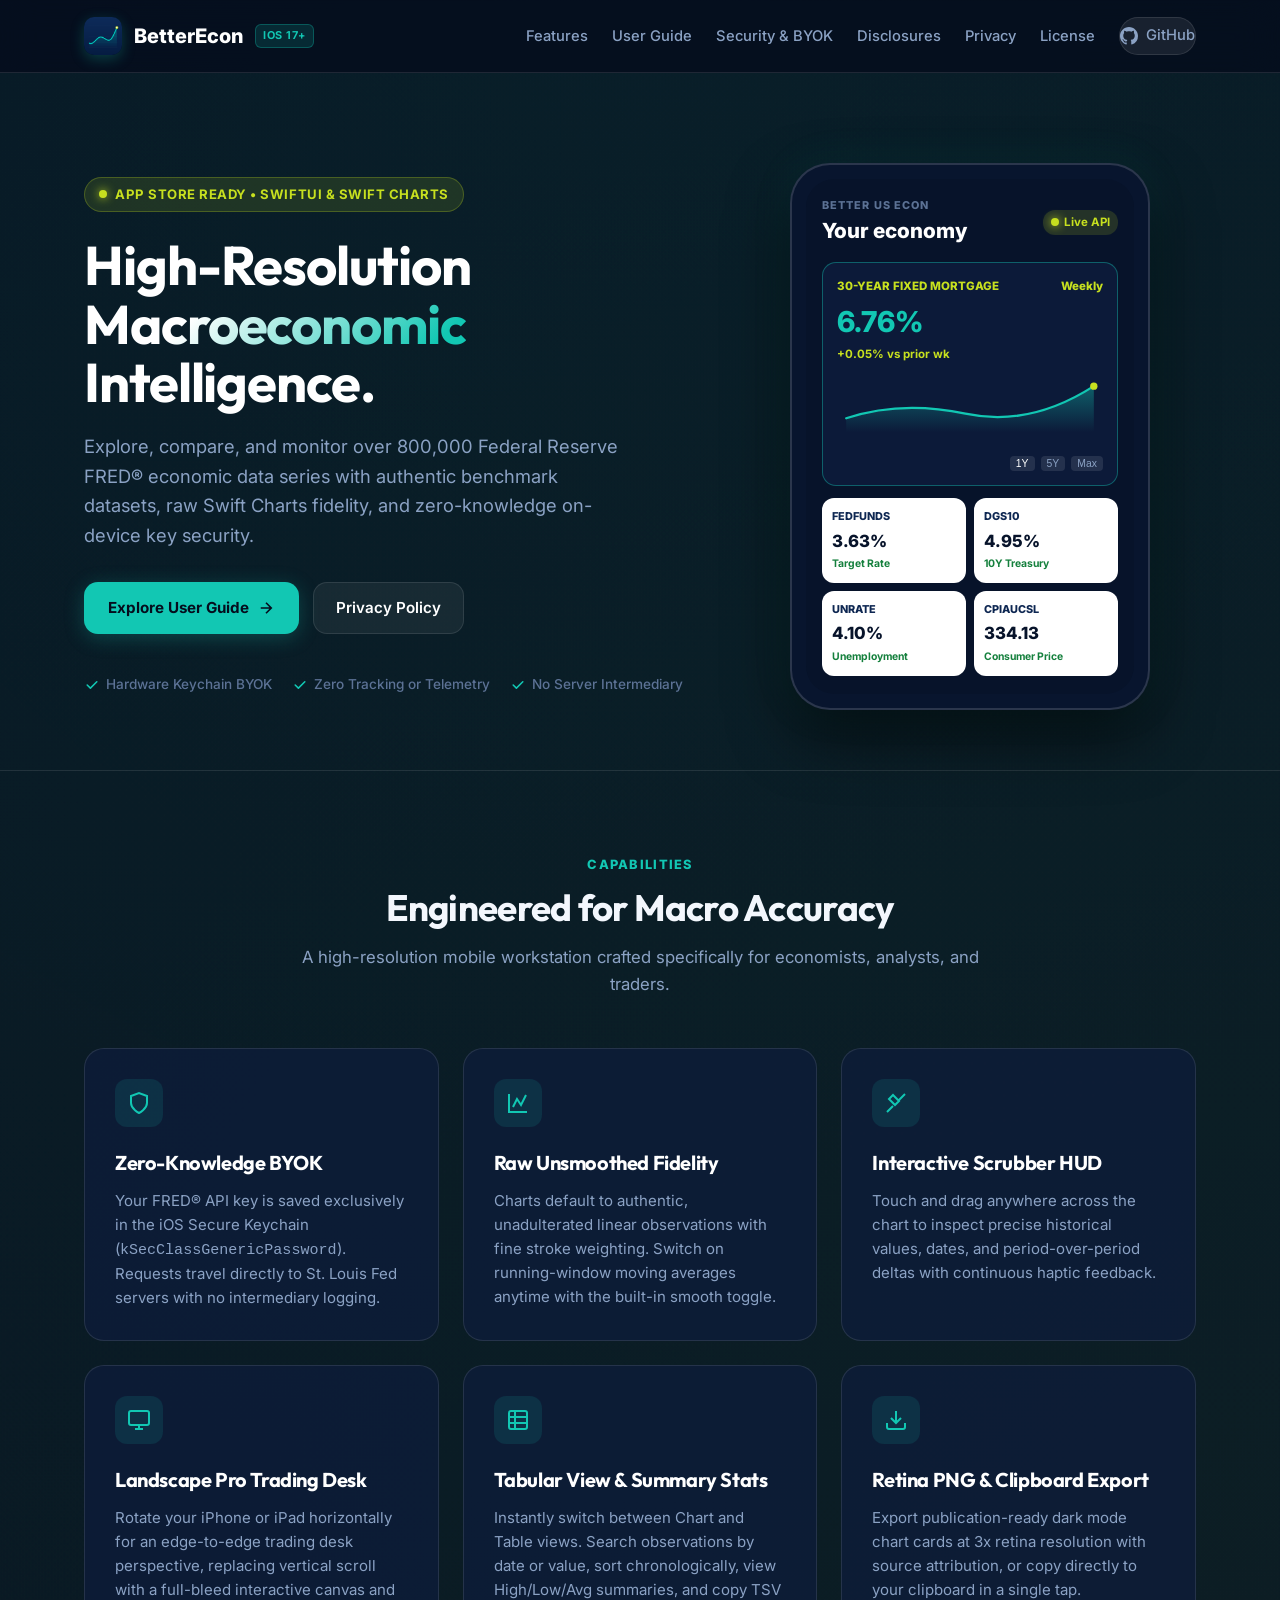
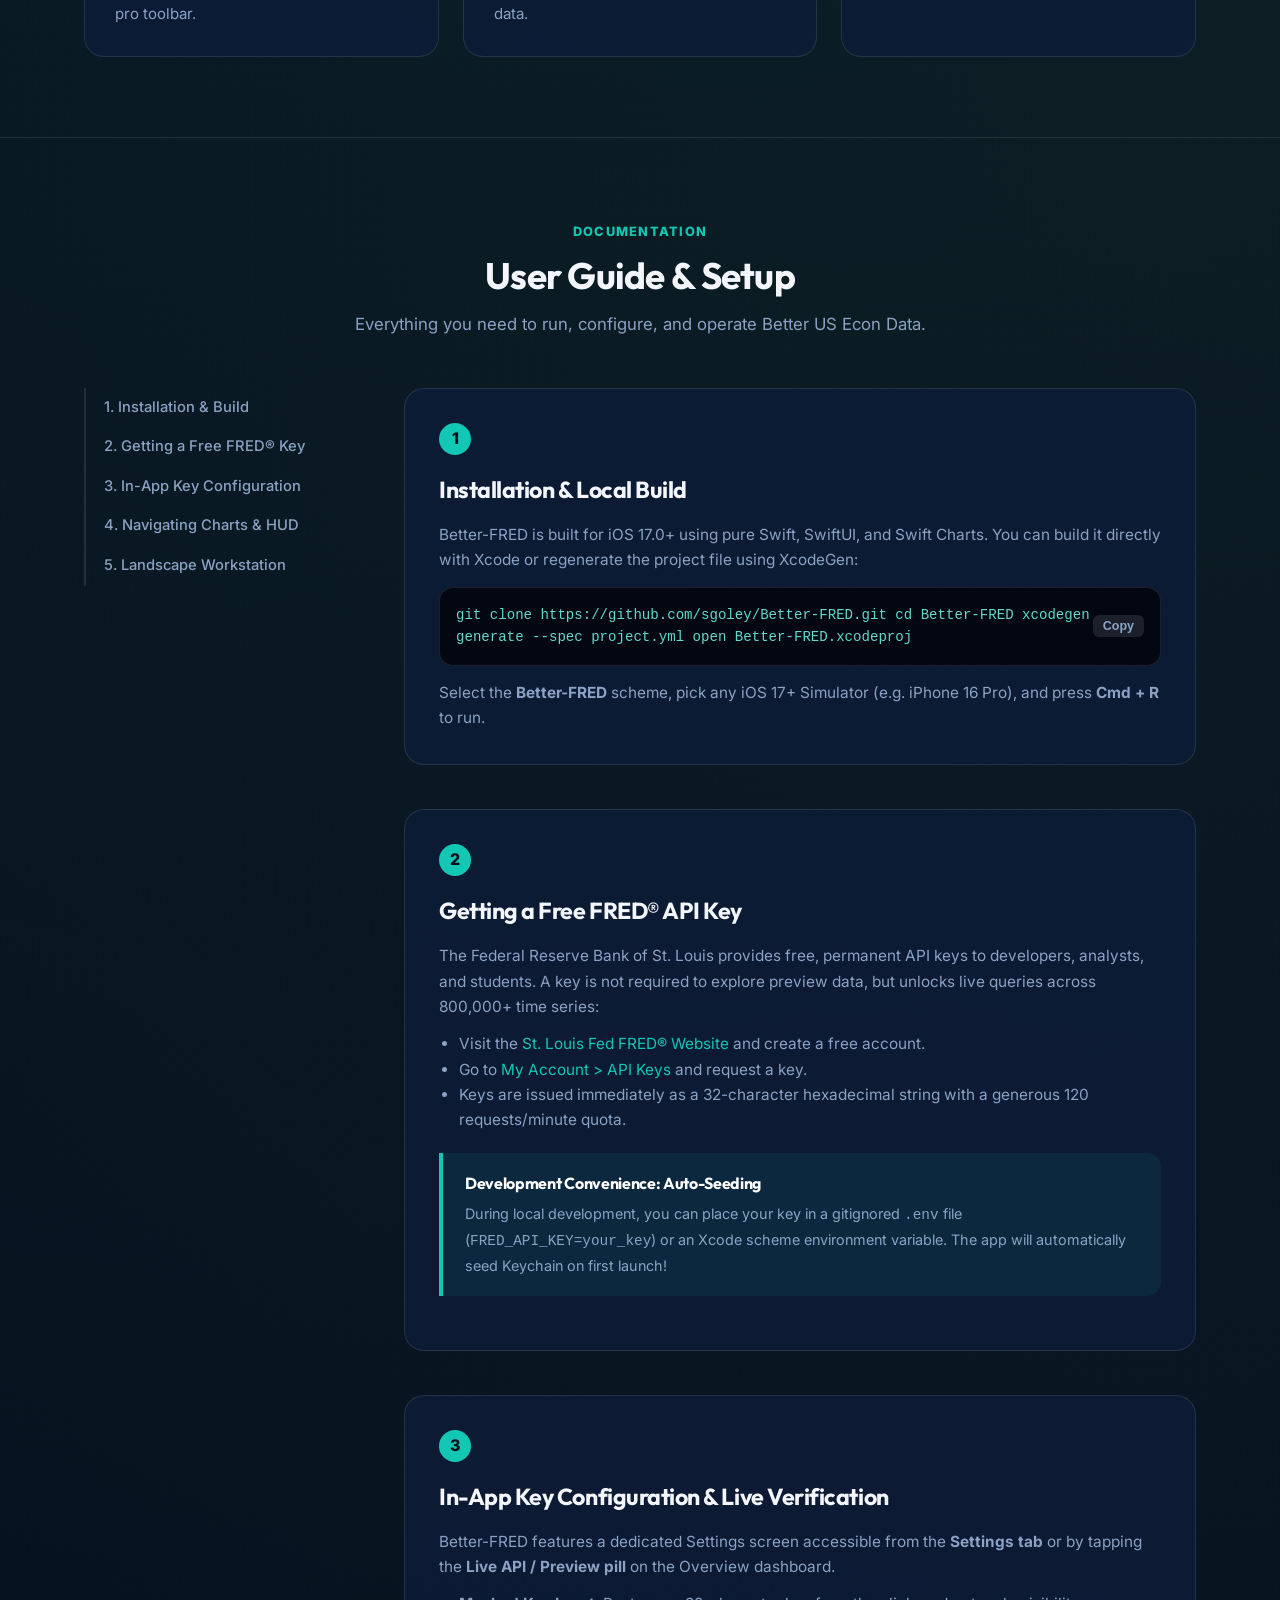
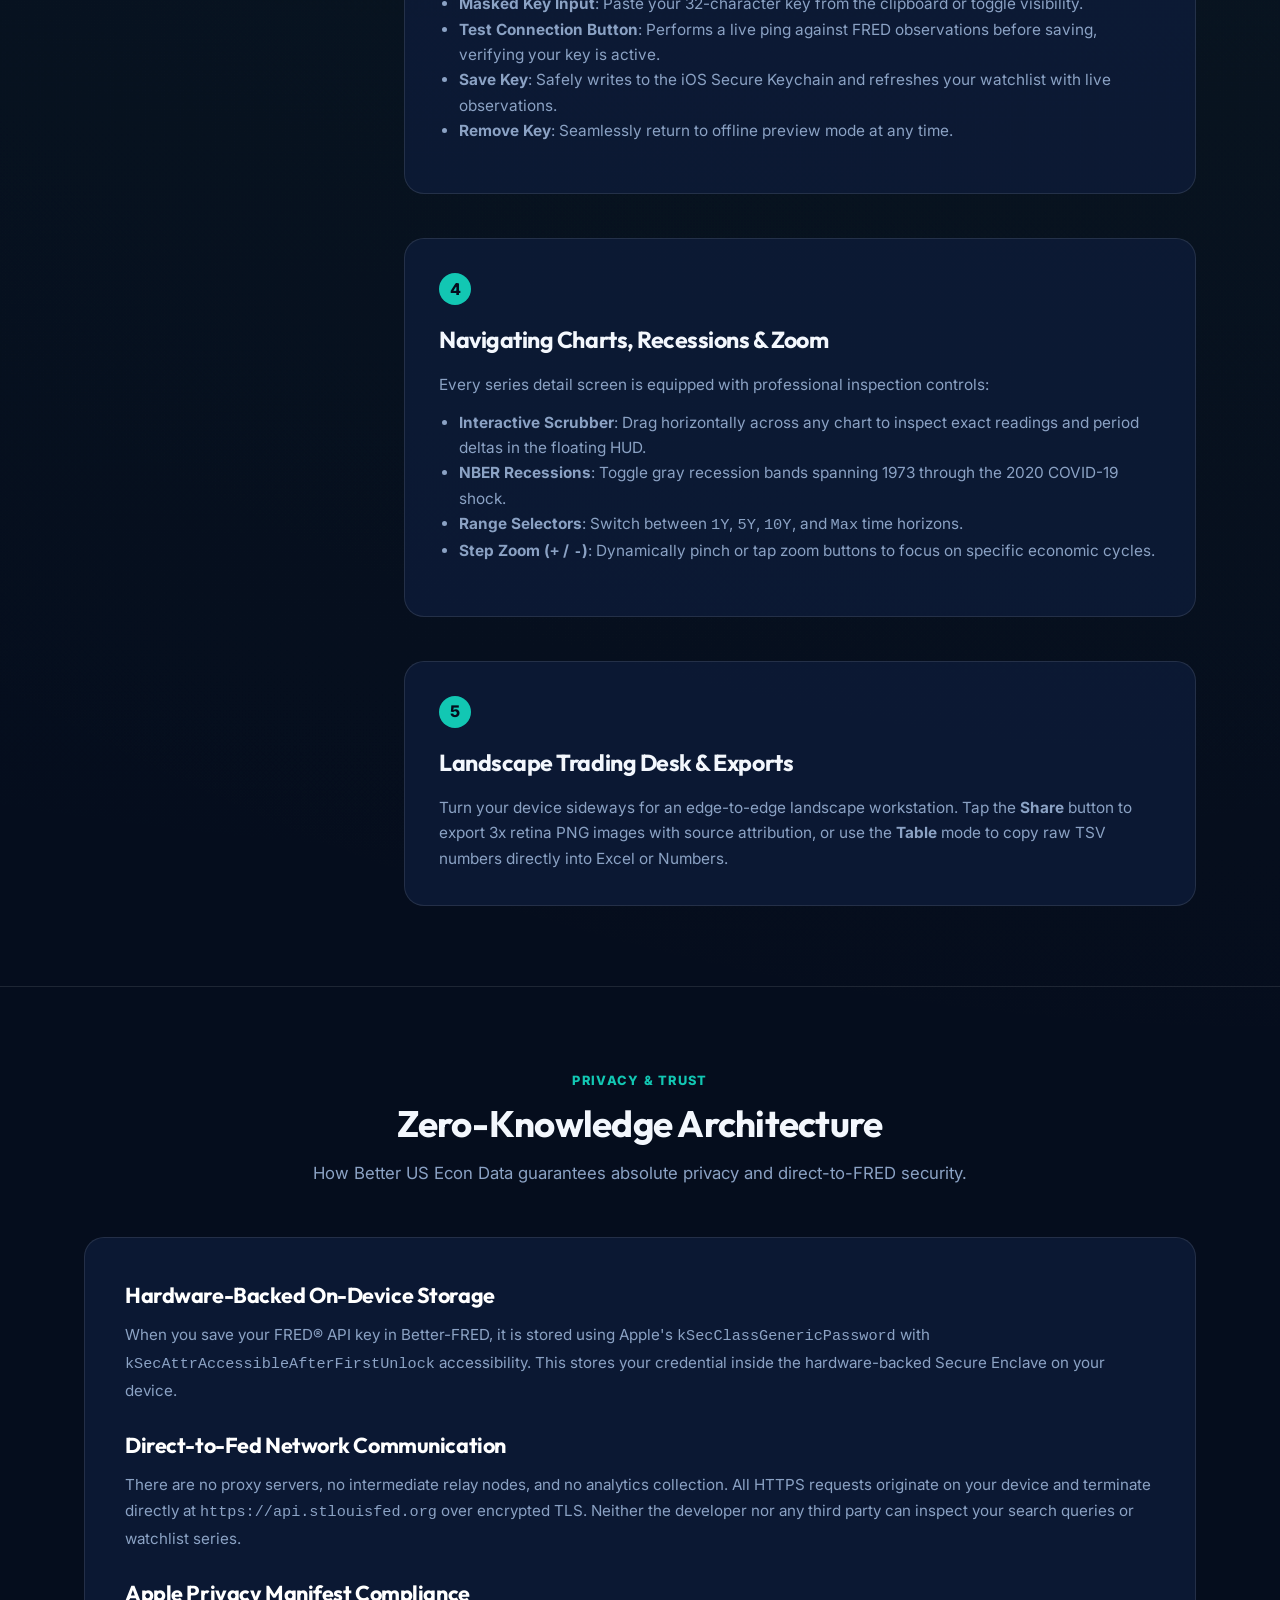
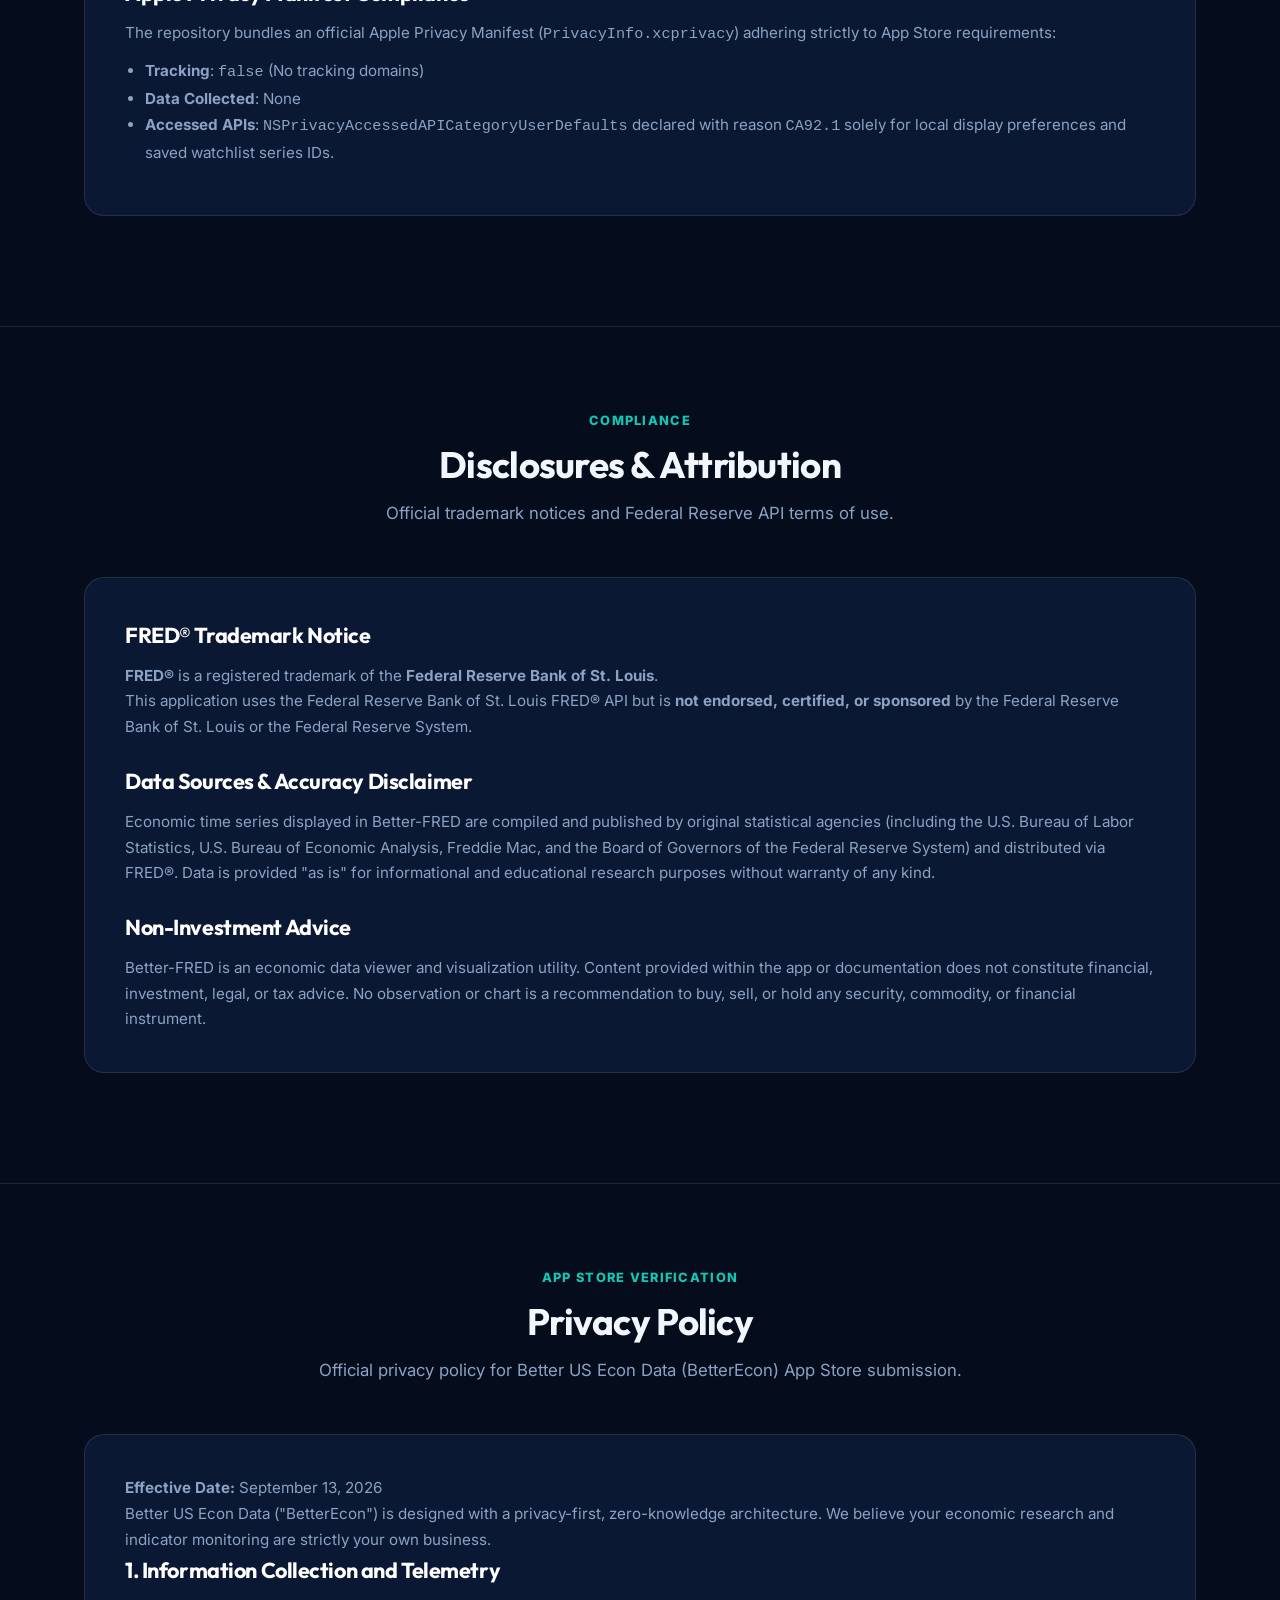
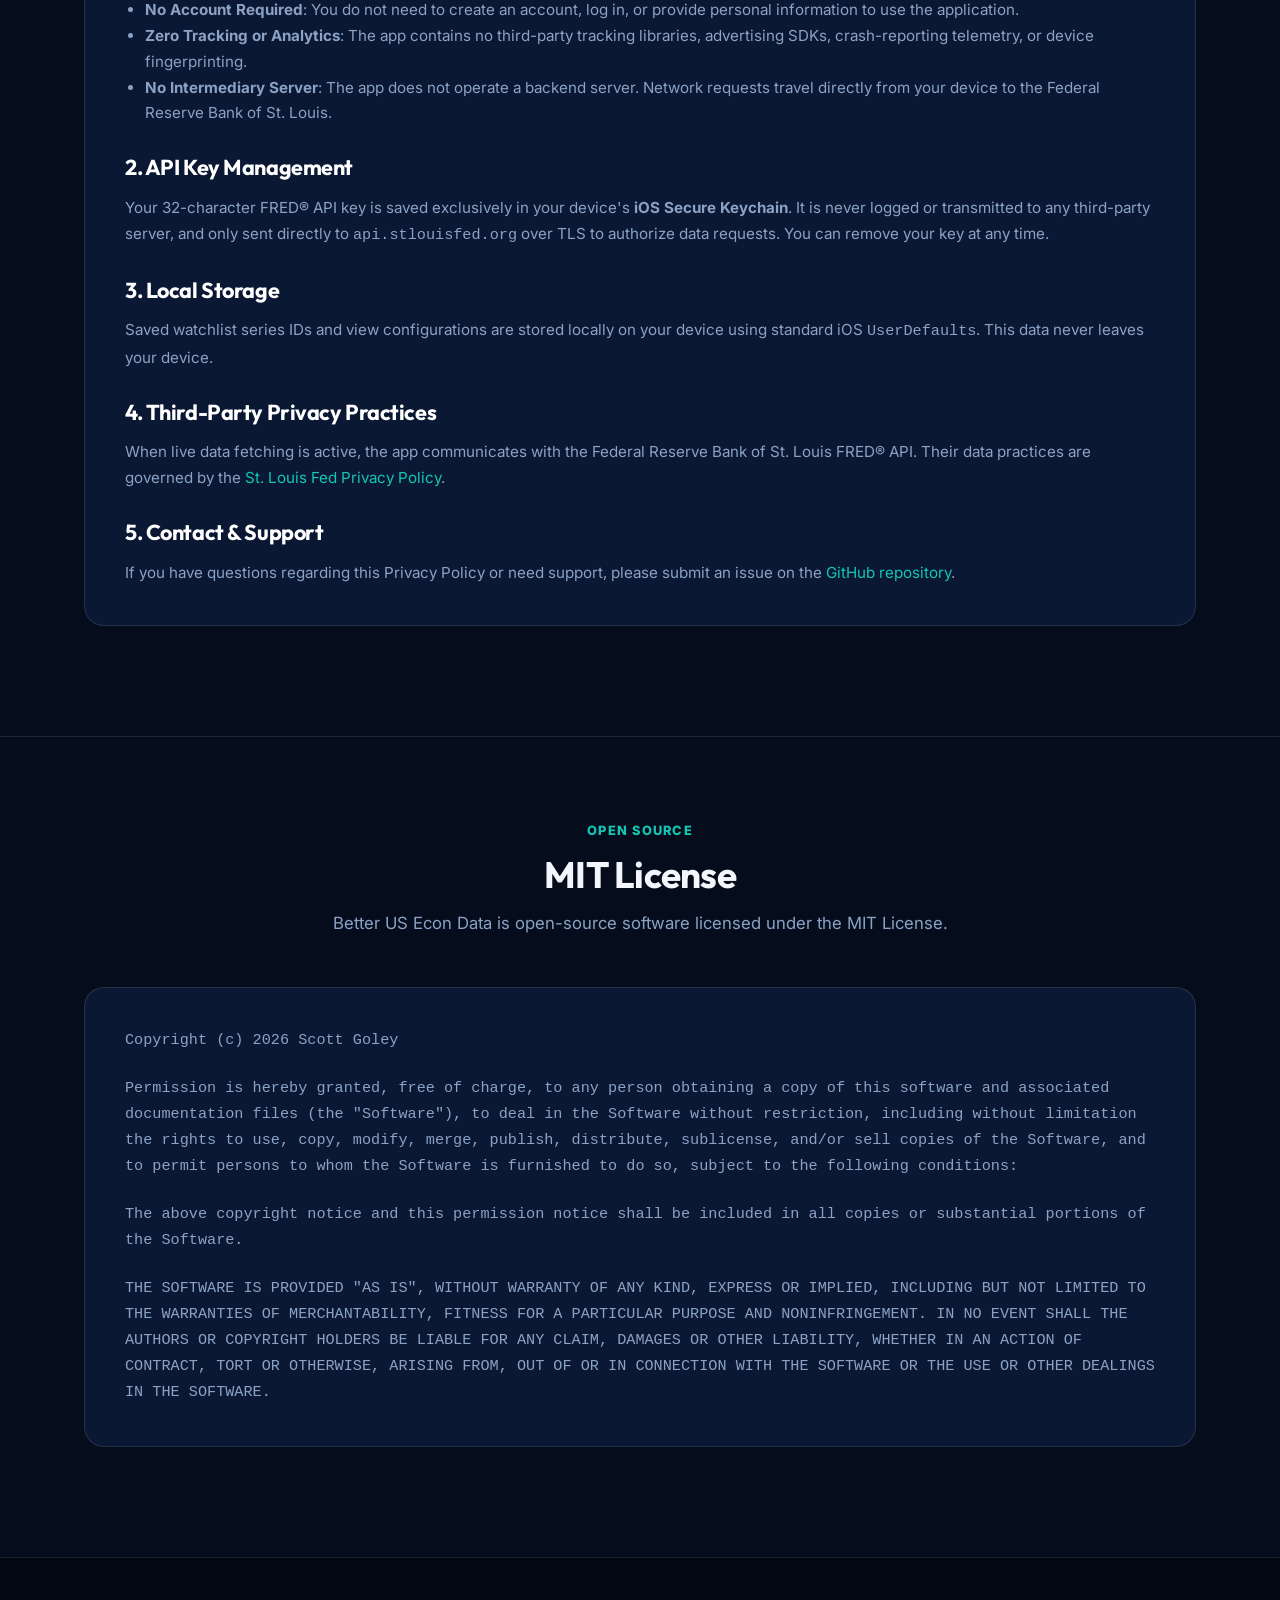
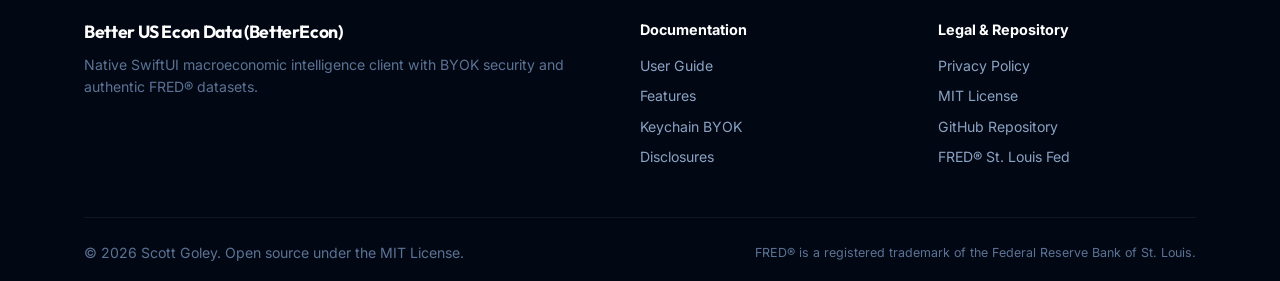
==== docs/index.html @ 9e7c8ab2 "feat: rebrand to Better US Econ Data, BYOK Keychain, App Store assets & GitHub Pages portal - Rebran" ====
<!DOCTYPE html>
<html lang="en">
<head>
  <meta charset="UTF-8">
  <meta name="viewport" content="width=device-width, initial-scale=1.0">
  <title>Better US Econ Data (BetterEcon) — High-Resolution SwiftUI Macroeconomic Intelligence</title>
  <meta name="description" content="Open-source SwiftUI iOS client for Federal Reserve FRED® economic data, featuring BYOK Keychain security, raw Swift Charts fidelity, and edge-to-edge landscape trading desk.">
  <meta property="og:title" content="Better US Econ Data (BetterEcon) — SwiftUI FRED® Client">
  <meta property="og:description" content="Explore, compare, and monitor 800,000+ macroeconomic time series with zero-knowledge on-device API key security.">
  <meta property="og:image" content="assets/app-icon.png">
  <meta property="og:url" content="https://sgoley.github.io/Better-FRED/">
  <meta name="twitter:card" content="summary_large_image">
  <link rel="icon" type="image/png" href="assets/app-icon.png">
  
  <link rel="preconnect" href="https://fonts.googleapis.com">
  <link rel="preconnect" href="https://fonts.gstatic.com" crossorigin>
  <link href="https://fonts.googleapis.com/css2?family=Inter:wght@400;500;600;700&family=Outfit:wght@600;700;800&display=swap" rel="stylesheet">
  <link rel="stylesheet" href="style.css">
</head>
<body>

  <!-- Navigation Header -->
  <header class="site-header">
    <div class="container nav-wrapper">
      <a href="#" class="nav-brand">
        <img src="assets/app-icon.png" alt="BetterEcon Icon" class="brand-icon">
        <span>BetterEcon</span>
        <span class="brand-badge">iOS 17+</span>
      </a>

      <nav>
        <ul class="nav-links">
          <li><a href="#features">Features</a></li>
          <li><a href="#guide">User Guide</a></li>
          <li><a href="#security">Security & BYOK</a></li>
          <li><a href="#disclosures">Disclosures</a></li>
          <li><a href="#privacy">Privacy</a></li>
          <li><a href="#license">License</a></li>
          <li>
            <a href="https://github.com/sgoley/Better-FRED" target="_blank" rel="noopener" class="github-btn">
              <svg width="18" height="18" viewBox="0 0 24 24" fill="currentColor">
                <path d="M12 0C5.37 0 0 5.37 0 12c0 5.31 3.435 9.795 8.205 11.385.6.105.825-.255.825-.57 0-.285-.015-1.23-.015-2.235-3.015.555-3.795-.735-4.035-1.41-.135-.345-.72-1.41-1.23-1.695-.42-.225-1.02-.78-.015-.795.945-.015 1.62.87 1.845 1.23 1.08 1.815 2.805 1.305 3.495.99.105-.78.42-1.305.765-1.605-2.67-.3-5.46-1.335-5.46-5.925 0-1.305.465-2.385 1.23-3.225-.12-.3-.54-1.53.12-3.18 0 0 1.005-.315 3.3 1.23.96-.27 1.98-.405 3-.405s2.04.135 3 .405c2.295-1.56 3.3-1.23 3.3-1.23.66 1.65.24 2.88.12 3.18.765.84 1.23 1.905 1.23 3.225 0 4.605-2.805 5.625-5.475 5.925.435.375.81 1.095.81 2.22 0 1.605-.015 2.895-.015 3.3 0 .315.225.69.825.57A12.02 12.02 0 0024 12c0-6.63-5.37-12-12-12z"/>
              </svg>
              <span>GitHub</span>
            </a>
          </li>
        </ul>
      </nav>
    </div>
  </header>

  <!-- Hero Section -->
  <section class="hero">
    <div class="container hero-grid">
      <div class="hero-content">
        <div class="hero-pill">
          <span class="pulse-dot"></span>
          <span>APP STORE READY • SWIFTUI & SWIFT CHARTS</span>
        </div>
        <h1>High-Resolution <span class="hero-gradient">Macroeconomic</span> Intelligence.</h1>
        <p class="hero-desc">
          Explore, compare, and monitor over 800,000 Federal Reserve FRED® economic data series with authentic benchmark datasets, raw Swift Charts fidelity, and zero-knowledge on-device key security.
        </p>

        <div class="hero-cta-group">
          <a href="#guide" class="btn-primary">
            <span>Explore User Guide</span>
            <svg width="18" height="18" viewBox="0 0 24 24" fill="none" stroke="currentColor" stroke-width="2.2"><path d="M5 12h14M12 5l7 7-7 7"/></svg>
          </a>
          <a href="#privacy" class="btn-secondary">
            <span>Privacy Policy</span>
          </a>
        </div>

        <div class="hero-badges">
          <div class="hero-badge-item">
            <svg width="16" height="16" fill="currentColor" viewBox="0 0 20 20"><path fill-rule="evenodd" d="M16.707 5.293a1 1 0 010 1.414l-8 8a1 1 0 01-1.414 0l-4-4a1 1 0 011.414-1.414L8 12.586l7.293-7.293a1 1 0 011.414 0z" clip-rule="evenodd"/></svg>
            <span>Hardware Keychain BYOK</span>
          </div>
          <div class="hero-badge-item">
            <svg width="16" height="16" fill="currentColor" viewBox="0 0 20 20"><path fill-rule="evenodd" d="M16.707 5.293a1 1 0 010 1.414l-8 8a1 1 0 01-1.414 0l-4-4a1 1 0 011.414-1.414L8 12.586l7.293-7.293a1 1 0 011.414 0z" clip-rule="evenodd"/></svg>
            <span>Zero Tracking or Telemetry</span>
          </div>
          <div class="hero-badge-item">
            <svg width="16" height="16" fill="currentColor" viewBox="0 0 20 20"><path fill-rule="evenodd" d="M16.707 5.293a1 1 0 010 1.414l-8 8a1 1 0 01-1.414 0l-4-4a1 1 0 011.414-1.414L8 12.586l7.293-7.293a1 1 0 011.414 0z" clip-rule="evenodd"/></svg>
            <span>No Server Intermediary</span>
          </div>
        </div>
      </div>

      <!-- Interactive Phone Mockup Card -->
      <div class="hero-visual">
        <div class="device-mockup">
          <div class="device-screen">
            <div class="mockup-header">
              <div>
                <div class="mockup-label">BETTER US ECON</div>
                <div class="mockup-title">Your economy</div>
              </div>
              <div class="mockup-status-pill">
                <span class="pulse-dot"></span>
                <span>Live API</span>
              </div>
            </div>

            <!-- Spotlight Benchmark Card -->
            <div class="spotlight-card">
              <div class="spotlight-header">
                <span>30-YEAR FIXED MORTGAGE</span>
                <span>Weekly</span>
              </div>
              <div class="spotlight-value">6.76%</div>
              <div class="spotlight-delta">+0.05% vs prior wk</div>

              <!-- Interactive Demo Sparkline -->
              <svg class="mockup-chart-svg" viewBox="0 0 290 70">
                <defs>
                  <linearGradient id="chartGrad" x1="0" y1="0" x2="0" y2="1">
                    <stop offset="0%" stop-color="#12c7b3" stop-opacity="0.4"/>
                    <stop offset="100%" stop-color="#12c7b3" stop-opacity="0.0"/>
                  </linearGradient>
                </defs>
                <path class="mockup-dynamic-fill" d="M 10 50 Q 70 30 140 45 T 280 15 L 280 65 L 10 65 Z" fill="url(#chartGrad)"/>
                <path class="mockup-dynamic-path" d="M 10 50 Q 70 30 140 45 T 280 15" fill="none" stroke="#12c7b3" stroke-width="2.5" stroke-linecap="round"/>
                <circle cx="280" cy="15" r="4" fill="#c7e01f"/>
              </svg>

              <div style="display: flex; gap: 6px; justify-content: flex-end; margin-top: 4px;">
                <button class="mockup-range-pill active" style="background: rgba(255,255,255,0.1); border:none; color:#fff; font-size:0.65rem; padding:2px 6px; border-radius:4px; cursor:pointer;">1Y</button>
                <button class="mockup-range-pill" style="background: rgba(255,255,255,0.1); border:none; color:#8ba2c4; font-size:0.65rem; padding:2px 6px; border-radius:4px; cursor:pointer;">5Y</button>
                <button class="mockup-range-pill" style="background: rgba(255,255,255,0.1); border:none; color:#8ba2c4; font-size:0.65rem; padding:2px 6px; border-radius:4px; cursor:pointer;">Max</button>
              </div>
            </div>

            <!-- Mini Watchlist Stack -->
            <div class="mockup-card-grid">
              <div class="mockup-card">
                <div class="mockup-card-id">FEDFUNDS</div>
                <div class="mockup-card-val">3.63%</div>
                <div class="mockup-card-delta">Target Rate</div>
              </div>
              <div class="mockup-card">
                <div class="mockup-card-id">DGS10</div>
                <div class="mockup-card-val">4.95%</div>
                <div class="mockup-card-delta">10Y Treasury</div>
              </div>
              <div class="mockup-card">
                <div class="mockup-card-id">UNRATE</div>
                <div class="mockup-card-val">4.10%</div>
                <div class="mockup-card-delta">Unemployment</div>
              </div>
              <div class="mockup-card">
                <div class="mockup-card-id">CPIAUCSL</div>
                <div class="mockup-card-val">334.13</div>
                <div class="mockup-card-delta">Consumer Price</div>
              </div>
            </div>
          </div>
        </div>
      </div>
    </div>
  </section>

  <!-- Feature Highlights -->
  <section class="section" id="features">
    <div class="container">
      <div class="section-header">
        <span class="section-tag">Capabilities</span>
        <h2 class="section-title">Engineered for Macro Accuracy</h2>
        <p class="section-subtitle">A high-resolution mobile workstation crafted specifically for economists, analysts, and traders.</p>
      </div>

      <div class="feature-grid">
        <div class="feature-card">
          <div class="feature-icon-wrapper">
            <svg width="24" height="24" fill="none" stroke="currentColor" stroke-width="2"><path d="M12 22s8-4 8-10V5l-8-3-8 3v7c0 6 8 10 8 10z"/></svg>
          </div>
          <h3>Zero-Knowledge BYOK</h3>
          <p>Your FRED® API key is saved exclusively in the iOS Secure Keychain (<code>kSecClassGenericPassword</code>). Requests travel directly to St. Louis Fed servers with no intermediary logging.</p>
        </div>

        <div class="feature-card">
          <div class="feature-icon-wrapper">
            <svg width="24" height="24" fill="none" stroke="currentColor" stroke-width="2"><path d="M3 3v18h18M7 16l4-8 4 6 5-10"/></svg>
          </div>
          <h3>Raw Unsmoothed Fidelity</h3>
          <p>Charts default to authentic, unadulterated linear observations with fine stroke weighting. Switch on running-window moving averages anytime with the built-in smooth toggle.</p>
        </div>

        <div class="feature-card">
          <div class="feature-icon-wrapper">
            <svg width="24" height="24" fill="none" stroke="currentColor" stroke-width="2"><path d="M15 10l-4 4-6-6 4-4 6 6zM21 3l-6 6M3 21l6-6"/></svg>
          </div>
          <h3>Interactive Scrubber HUD</h3>
          <p>Touch and drag anywhere across the chart to inspect precise historical values, dates, and period-over-period deltas with continuous haptic feedback.</p>
        </div>

        <div class="feature-card">
          <div class="feature-icon-wrapper">
            <svg width="24" height="24" fill="none" stroke="currentColor" stroke-width="2"><rect x="2" y="3" width="20" height="14" rx="2"/><path d="M8 21h8M12 17v4"/></svg>
          </div>
          <h3>Landscape Pro Trading Desk</h3>
          <p>Rotate your iPhone or iPad horizontally for an edge-to-edge trading desk perspective, replacing vertical scroll with a full-bleed interactive canvas and pro toolbar.</p>
        </div>

        <div class="feature-card">
          <div class="feature-icon-wrapper">
            <svg width="24" height="24" fill="none" stroke="currentColor" stroke-width="2"><rect x="3" y="3" width="18" height="18" rx="2"/><path d="M3 9h18M3 15h18M9 3v18"/></svg>
          </div>
          <h3>Tabular View & Summary Stats</h3>
          <p>Instantly switch between Chart and Table views. Search observations by date or value, sort chronologically, view High/Low/Avg summaries, and copy TSV data.</p>
        </div>

        <div class="feature-card">
          <div class="feature-icon-wrapper">
            <svg width="24" height="24" fill="none" stroke="currentColor" stroke-width="2"><path d="M21 15v4a2 2 0 0 1-2 2H5a2 2 0 0 1-2-2v-4M7 10l5 5 5-5M12 15V3"/></svg>
          </div>
          <h3>Retina PNG & Clipboard Export</h3>
          <p>Export publication-ready dark mode chart cards at 3x retina resolution with source attribution, or copy directly to your clipboard in a single tap.</p>
        </div>
      </div>
    </div>
  </section>

  <!-- User Guide Section -->
  <section class="section" id="guide">
    <div class="container">
      <div class="section-header">
        <span class="section-tag">Documentation</span>
        <h2 class="section-title">User Guide & Setup</h2>
        <p class="section-subtitle">Everything you need to run, configure, and operate Better US Econ Data.</p>
      </div>

      <div class="guide-layout">
        <aside class="guide-sidebar">
          <ul class="guide-menu">
            <li><a href="#guide-install" class="active">1. Installation & Build</a></li>
            <li><a href="#guide-key">2. Getting a Free FRED® Key</a></li>
            <li><a href="#guide-settings">3. In-App Key Configuration</a></li>
            <li><a href="#guide-navigation">4. Navigating Charts & HUD</a></li>
            <li><a href="#guide-desk">5. Landscape Workstation</a></li>
          </ul>
        </aside>

        <main class="guide-content">
          <!-- Step 1 -->
          <div class="guide-step-card" id="guide-install">
            <div class="step-badge">1</div>
            <h3>Installation & Local Build</h3>
            <p>Better-FRED is built for iOS 17.0+ using pure Swift, SwiftUI, and Swift Charts. You can build it directly with Xcode or regenerate the project file using XcodeGen:</p>

            <div class="code-block">
              <code>git clone https://github.com/sgoley/Better-FRED.git
cd Better-FRED
xcodegen generate --spec project.yml
open Better-FRED.xcodeproj</code>
              <button class="copy-btn" data-code="git clone https://github.com/sgoley/Better-FRED.git && cd Better-FRED && xcodegen generate --spec project.yml && open Better-FRED.xcodeproj">Copy</button>
            </div>

            <p>Select the <strong>Better-FRED</strong> scheme, pick any iOS 17+ Simulator (e.g. iPhone 16 Pro), and press <strong>Cmd + R</strong> to run.</p>
          </div>

          <!-- Step 2 -->
          <div class="guide-step-card" id="guide-key">
            <div class="step-badge">2</div>
            <h3>Getting a Free FRED® API Key</h3>
            <p>The Federal Reserve Bank of St. Louis provides free, permanent API keys to developers, analysts, and students. A key is not required to explore preview data, but unlocks live queries across 800,000+ time series:</p>

            <ul>
              <li>Visit the <a href="https://fred.stlouisfed.org" target="_blank" rel="noopener">St. Louis Fed FRED® Website</a> and create a free account.</li>
              <li>Go to <a href="https://fred.stlouisfed.org/docs/api/api_key.html" target="_blank" rel="noopener">My Account &gt; API Keys</a> and request a key.</li>
              <li>Keys are issued immediately as a 32-character hexadecimal string with a generous 120 requests/minute quota.</li>
            </ul>

            <div class="callout">
              <h4>Development Convenience: Auto-Seeding</h4>
              <p>During local development, you can place your key in a gitignored <code>.env</code> file (<code>FRED_API_KEY=your_key</code>) or an Xcode scheme environment variable. The app will automatically seed Keychain on first launch!</p>
            </div>
          </div>

          <!-- Step 3 -->
          <div class="guide-step-card" id="guide-settings">
            <div class="step-badge">3</div>
            <h3>In-App Key Configuration & Live Verification</h3>
            <p>Better-FRED features a dedicated Settings screen accessible from the <strong>Settings tab</strong> or by tapping the <strong>Live API / Preview pill</strong> on the Overview dashboard.</p>

            <ul>
              <li><strong>Masked Key Input</strong>: Paste your 32-character key from the clipboard or toggle visibility.</li>
              <li><strong>Test Connection Button</strong>: Performs a live ping against FRED observations before saving, verifying your key is active.</li>
              <li><strong>Save Key</strong>: Safely writes to the iOS Secure Keychain and refreshes your watchlist with live observations.</li>
              <li><strong>Remove Key</strong>: Seamlessly return to offline preview mode at any time.</li>
            </ul>
          </div>

          <!-- Step 4 -->
          <div class="guide-step-card" id="guide-navigation">
            <div class="step-badge">4</div>
            <h3>Navigating Charts, Recessions & Zoom</h3>
            <p>Every series detail screen is equipped with professional inspection controls:</p>

            <ul>
              <li><strong>Interactive Scrubber</strong>: Drag horizontally across any chart to inspect exact readings and period deltas in the floating HUD.</li>
              <li><strong>NBER Recessions</strong>: Toggle gray recession bands spanning 1973 through the 2020 COVID-19 shock.</li>
              <li><strong>Range Selectors</strong>: Switch between <code>1Y</code>, <code>5Y</code>, <code>10Y</code>, and <code>Max</code> time horizons.</li>
              <li><strong>Step Zoom (<code>+</code> / <code>-</code>)</strong>: Dynamically pinch or tap zoom buttons to focus on specific economic cycles.</li>
            </ul>
          </div>

          <!-- Step 5 -->
          <div class="guide-step-card" id="guide-desk">
            <div class="step-badge">5</div>
            <h3>Landscape Trading Desk & Exports</h3>
            <p>Turn your device sideways for an edge-to-edge landscape workstation. Tap the <strong>Share</strong> button to export 3x retina PNG images with source attribution, or use the <strong>Table</strong> mode to copy raw TSV numbers directly into Excel or Numbers.</p>
          </div>
        </main>
      </div>
    </div>
  </section>

  <!-- Security & Architecture -->
  <section class="section" id="security">
    <div class="container">
      <div class="section-header">
        <span class="section-tag">Privacy & Trust</span>
        <h2 class="section-title">Zero-Knowledge Architecture</h2>
        <p class="section-subtitle">How Better US Econ Data guarantees absolute privacy and direct-to-FRED security.</p>
      </div>

      <div class="legal-box">
        <h3>Hardware-Backed On-Device Storage</h3>
        <p>When you save your FRED® API key in Better-FRED, it is stored using Apple's <code>kSecClassGenericPassword</code> with <code>kSecAttrAccessibleAfterFirstUnlock</code> accessibility. This stores your credential inside the hardware-backed Secure Enclave on your device.</p>

        <h3>Direct-to-Fed Network Communication</h3>
        <p>There are no proxy servers, no intermediate relay nodes, and no analytics collection. All HTTPS requests originate on your device and terminate directly at <code>https://api.stlouisfed.org</code> over encrypted TLS. Neither the developer nor any third party can inspect your search queries or watchlist series.</p>

        <h3>Apple Privacy Manifest Compliance</h3>
        <p>The repository bundles an official Apple Privacy Manifest (<code>PrivacyInfo.xcprivacy</code>) adhering strictly to App Store requirements:</p>
        <ul>
          <li><strong>Tracking</strong>: <code>false</code> (No tracking domains)</li>
          <li><strong>Data Collected</strong>: None</li>
          <li><strong>Accessed APIs</strong>: <code>NSPrivacyAccessedAPICategoryUserDefaults</code> declared with reason <code>CA92.1</code> solely for local display preferences and saved watchlist series IDs.</li>
        </ul>
      </div>
    </div>
  </section>

  <!-- Legal Disclosures & FRED Attribution -->
  <section class="section" id="disclosures">
    <div class="container">
      <div class="section-header">
        <span class="section-tag">Compliance</span>
        <h2 class="section-title">Disclosures & Attribution</h2>
        <p class="section-subtitle">Official trademark notices and Federal Reserve API terms of use.</p>
      </div>

      <div class="legal-box">
        <h3>FRED® Trademark Notice</h3>
        <p><strong>FRED®</strong> is a registered trademark of the <strong>Federal Reserve Bank of St. Louis</strong>.</p>
        <p>This application uses the Federal Reserve Bank of St. Louis FRED® API but is <strong>not endorsed, certified, or sponsored</strong> by the Federal Reserve Bank of St. Louis or the Federal Reserve System.</p>

        <h3>Data Sources & Accuracy Disclaimer</h3>
        <p>Economic time series displayed in Better-FRED are compiled and published by original statistical agencies (including the U.S. Bureau of Labor Statistics, U.S. Bureau of Economic Analysis, Freddie Mac, and the Board of Governors of the Federal Reserve System) and distributed via FRED®. Data is provided "as is" for informational and educational research purposes without warranty of any kind.</p>

        <h3>Non-Investment Advice</h3>
        <p>Better-FRED is an economic data viewer and visualization utility. Content provided within the app or documentation does not constitute financial, investment, legal, or tax advice. No observation or chart is a recommendation to buy, sell, or hold any security, commodity, or financial instrument.</p>
      </div>
    </div>
  </section>

  <!-- Privacy Policy -->
  <section class="section" id="privacy">
    <div class="container">
      <div class="section-header">
        <span class="section-tag">App Store Verification</span>
        <h2 class="section-title">Privacy Policy</h2>
        <p class="section-subtitle">Official privacy policy for Better US Econ Data (BetterEcon) App Store submission.</p>
      </div>

      <div class="legal-box">
        <p><strong>Effective Date:</strong> September 13, 2026</p>
        <p>Better US Econ Data ("BetterEcon") is designed with a privacy-first, zero-knowledge architecture. We believe your economic research and indicator monitoring are strictly your own business.</p>

        <h3>1. Information Collection and Telemetry</h3>
        <ul>
          <li><strong>No Account Required</strong>: You do not need to create an account, log in, or provide personal information to use the application.</li>
          <li><strong>Zero Tracking or Analytics</strong>: The app contains no third-party tracking libraries, advertising SDKs, crash-reporting telemetry, or device fingerprinting.</li>
          <li><strong>No Intermediary Server</strong>: The app does not operate a backend server. Network requests travel directly from your device to the Federal Reserve Bank of St. Louis.</li>
        </ul>

        <h3>2. API Key Management</h3>
        <p>Your 32-character FRED® API key is saved exclusively in your device's <strong>iOS Secure Keychain</strong>. It is never logged or transmitted to any third-party server, and only sent directly to <code>api.stlouisfed.org</code> over TLS to authorize data requests. You can remove your key at any time.</p>

        <h3>3. Local Storage</h3>
        <p>Saved watchlist series IDs and view configurations are stored locally on your device using standard iOS <code>UserDefaults</code>. This data never leaves your device.</p>

        <h3>4. Third-Party Privacy Practices</h3>
        <p>When live data fetching is active, the app communicates with the Federal Reserve Bank of St. Louis FRED® API. Their data practices are governed by the <a href="https://www.stlouisfed.org/privacy-policy" target="_blank" rel="noopener">St. Louis Fed Privacy Policy</a>.</p>

        <h3>5. Contact & Support</h3>
        <p>If you have questions regarding this Privacy Policy or need support, please submit an issue on the <a href="https://github.com/sgoley/Better-FRED/issues" target="_blank" rel="noopener">GitHub repository</a>.</p>
      </div>
    </div>
  </section>

  <!-- License Section -->
  <section class="section" id="license">
    <div class="container">
      <div class="section-header">
        <span class="section-tag">Open Source</span>
        <h2 class="section-title">MIT License</h2>
        <p class="section-subtitle">Better US Econ Data is open-source software licensed under the MIT License.</p>
      </div>

      <div class="legal-box" style="font-family: ui-monospace, SFMono-Regular, Menlo, monospace; font-size: 0.88rem;">
        <p>Copyright (c) 2026 Scott Goley</p>
        <br>
        <p>Permission is hereby granted, free of charge, to any person obtaining a copy of this software and associated documentation files (the "Software"), to deal in the Software without restriction, including without limitation the rights to use, copy, modify, merge, publish, distribute, sublicense, and/or sell copies of the Software, and to permit persons to whom the Software is furnished to do so, subject to the following conditions:</p>
        <br>
        <p>The above copyright notice and this permission notice shall be included in all copies or substantial portions of the Software.</p>
        <br>
        <p>THE SOFTWARE IS PROVIDED "AS IS", WITHOUT WARRANTY OF ANY KIND, EXPRESS OR IMPLIED, INCLUDING BUT NOT LIMITED TO THE WARRANTIES OF MERCHANTABILITY, FITNESS FOR A PARTICULAR PURPOSE AND NONINFRINGEMENT. IN NO EVENT SHALL THE AUTHORS OR COPYRIGHT HOLDERS BE LIABLE FOR ANY CLAIM, DAMAGES OR OTHER LIABILITY, WHETHER IN AN ACTION OF CONTRACT, TORT OR OTHERWISE, ARISING FROM, OUT OF OR IN CONNECTION WITH THE SOFTWARE OR THE USE OR OTHER DEALINGS IN THE SOFTWARE.</p>
      </div>
    </div>
  </section>

  <!-- Site Footer -->
  <footer class="site-footer">
    <div class="container">
      <div class="footer-grid">
        <div class="footer-brand">
          <h4>Better US Econ Data (BetterEcon)</h4>
          <p>Native SwiftUI macroeconomic intelligence client with BYOK security and authentic FRED® datasets.</p>
        </div>
        <div class="footer-col">
          <h5>Documentation</h5>
          <ul>
            <li><a href="#guide">User Guide</a></li>
            <li><a href="#features">Features</a></li>
            <li><a href="#security">Keychain BYOK</a></li>
            <li><a href="#disclosures">Disclosures</a></li>
          </ul>
        </div>
        <div class="footer-col">
          <h5>Legal & Repository</h5>
          <ul>
            <li><a href="#privacy">Privacy Policy</a></li>
            <li><a href="#license">MIT License</a></li>
            <li><a href="https://github.com/sgoley/Better-FRED" target="_blank" rel="noopener">GitHub Repository</a></li>
            <li><a href="https://fred.stlouisfed.org" target="_blank" rel="noopener">FRED® St. Louis Fed</a></li>
          </ul>
        </div>
      </div>

      <div class="footer-bottom">
        <div>&copy; 2026 Scott Goley. Open source under the MIT License.</div>
        <div style="font-size: 0.78rem;">FRED® is a registered trademark of the Federal Reserve Bank of St. Louis.</div>
      </div>
    </div>
  </footer>

  <script src="app.js"></script>
</body>
</html>
---- docs/style.css ----
:root {
  --bg-deep: #050d1d;
  --bg-navy: #08152e;
  --bg-surface: #0d1e40;
  --card-bg: rgba(14, 28, 59, 0.75);
  --card-border: rgba(255, 255, 255, 0.1);
  --card-border-hover: rgba(18, 199, 179, 0.4);
  
  --cyan: #12c7b3;
  --cyan-glow: rgba(18, 199, 179, 0.25);
  --lime: #c7e01f;
  --lime-glow: rgba(199, 224, 31, 0.2);
  --coral: #ff6661;
  --gold: #ffba4a;
  
  --text-main: #f3f7fd;
  --text-muted: #8ba2c4;
  --text-dim: #5c7295;
  
  --radius-sm: 8px;
  --radius-md: 14px;
  --radius-lg: 20px;
  --radius-xl: 28px;
  
  --transition: all 0.25s cubic-bezier(0.16, 1, 0.3, 1);
}

* {
  box-sizing: border-box;
  margin: 0;
  padding: 0;
}

html {
  scroll-behavior: smooth;
  font-family: 'Inter', -apple-system, BlinkMacSystemFont, "Segoe UI", Roboto, sans-serif;
  background-color: var(--bg-deep);
  color: var(--text-main);
  line-height: 1.6;
}

body {
  overflow-x: hidden;
  background: radial-gradient(circle at 50% 0%, rgba(18, 199, 179, 0.08), transparent 50%),
              radial-gradient(circle at 100% 20%, rgba(199, 224, 31, 0.04), transparent 40%),
              var(--bg-deep);
  min-height: 100vh;
}

h1, h2, h3, h4, .brand-title {
  font-family: 'Outfit', sans-serif;
  letter-spacing: -0.02em;
  font-weight: 700;
}

a {
  color: var(--cyan);
  text-decoration: none;
  transition: var(--transition);
}

a:hover {
  color: #3fe2ce;
}

.container {
  max-width: 1160px;
  margin: 0 auto;
  padding: 0 24px;
}

/* Header & Nav */
.site-header {
  position: sticky;
  top: 0;
  z-index: 1000;
  backdrop-filter: blur(18px);
  -webkit-backdrop-filter: blur(18px);
  background: rgba(5, 13, 29, 0.82);
  border-bottom: 1px solid var(--card-border);
}

.nav-wrapper {
  display: flex;
  align-items: center;
  justify-content: space-between;
  height: 72px;
}

.nav-brand {
  display: flex;
  align-items: center;
  gap: 12px;
  font-weight: 800;
  font-size: 1.25rem;
  color: #fff;
  text-decoration: none;
}

.brand-icon {
  width: 38px;
  height: 38px;
  border-radius: 10px;
  box-shadow: 0 4px 14px var(--cyan-glow);
}

.brand-badge {
  font-size: 0.68rem;
  font-weight: 700;
  background: rgba(18, 199, 179, 0.15);
  color: var(--cyan);
  padding: 2px 7px;
  border-radius: 6px;
  border: 1px solid rgba(18, 199, 179, 0.3);
  text-transform: uppercase;
  letter-spacing: 0.05em;
}

.nav-links {
  display: flex;
  align-items: center;
  gap: 24px;
  list-style: none;
}

.nav-links a {
  color: var(--text-muted);
  font-size: 0.92rem;
  font-weight: 500;
  padding: 6px 0;
}

.nav-links a:hover {
  color: #fff;
}

.github-btn {
  display: inline-flex;
  align-items: center;
  gap: 8px;
  background: rgba(255, 255, 255, 0.08);
  border: 1px solid var(--card-border);
  color: #fff;
  padding: 8px 16px;
  border-radius: 20px;
  font-size: 0.85rem;
  font-weight: 600;
}

.github-btn:hover {
  background: rgba(255, 255, 255, 0.15);
  color: #fff;
  border-color: rgba(255, 255, 255, 0.25);
}

/* Hero Section */
.hero {
  padding: 90px 0 60px;
  position: relative;
}

.hero-grid {
  display: grid;
  grid-template-columns: 1.15fr 0.85fr;
  gap: 48px;
  align-items: center;
}

.hero-pill {
  display: inline-flex;
  align-items: center;
  gap: 8px;
  padding: 6px 14px;
  background: rgba(199, 224, 31, 0.12);
  border: 1px solid rgba(199, 224, 31, 0.25);
  border-radius: 30px;
  color: var(--lime);
  font-size: 0.82rem;
  font-weight: 700;
  letter-spacing: 0.04em;
  margin-bottom: 24px;
}

.pulse-dot {
  width: 8px;
  height: 8px;
  border-radius: 50%;
  background: var(--lime);
  box-shadow: 0 0 10px var(--lime);
  animation: pulse 2s infinite;
}

@keyframes pulse {
  0% { transform: scale(0.95); opacity: 0.8; }
  50% { transform: scale(1.25); opacity: 1; }
  100% { transform: scale(0.95); opacity: 0.8; }
}

.hero h1 {
  font-size: 3.4rem;
  line-height: 1.08;
  margin-bottom: 20px;
  color: #fff;
}

.hero-gradient {
  background: linear-gradient(135deg, #fff 30%, var(--cyan) 90%);
  -webkit-background-clip: text;
  -webkit-text-fill-color: transparent;
}

.hero-desc {
  font-size: 1.15rem;
  color: var(--text-muted);
  line-height: 1.6;
  margin-bottom: 32px;
  max-width: 540px;
}

.hero-cta-group {
  display: flex;
  flex-wrap: wrap;
  gap: 14px;
  margin-bottom: 40px;
}

.btn-primary {
  display: inline-flex;
  align-items: center;
  gap: 8px;
  background: var(--cyan);
  color: var(--bg-deep);
  padding: 13px 24px;
  border-radius: var(--radius-md);
  font-weight: 700;
  font-size: 0.95rem;
  box-shadow: 0 4px 20px var(--cyan-glow);
  transition: var(--transition);
}

.btn-primary:hover {
  background: #25dfcb;
  transform: translateY(-2px);
  color: var(--bg-deep);
}

.btn-secondary {
  display: inline-flex;
  align-items: center;
  gap: 8px;
  background: rgba(255, 255, 255, 0.06);
  color: #fff;
  border: 1px solid var(--card-border);
  padding: 13px 22px;
  border-radius: var(--radius-md);
  font-weight: 600;
  font-size: 0.95rem;
  transition: var(--transition);
}

.btn-secondary:hover {
  background: rgba(255, 255, 255, 0.12);
  border-color: rgba(255, 255, 255, 0.25);
  color: #fff;
}

.hero-badges {
  display: flex;
  gap: 20px;
  color: var(--text-dim);
  font-size: 0.85rem;
  font-weight: 500;
}

.hero-badge-item {
  display: flex;
  align-items: center;
  gap: 6px;
}

.hero-badge-item svg {
  color: var(--cyan);
}

/* Phone Mockup Frame */
.device-mockup {
  background: var(--bg-navy);
  border: 2px solid rgba(255, 255, 255, 0.14);
  border-radius: 40px;
  padding: 14px;
  box-shadow: 0 25px 60px rgba(0, 0, 0, 0.6), 0 0 40px rgba(18, 199, 179, 0.1);
  position: relative;
  max-width: 360px;
  margin: 0 auto;
}

.device-screen {
  background: #07132a;
  border-radius: 28px;
  overflow: hidden;
  padding: 18px 16px;
  color: #fff;
}

.mockup-header {
  display: flex;
  justify-content: space-between;
  align-items: center;
  margin-bottom: 14px;
}

.mockup-label {
  font-size: 0.68rem;
  font-weight: 800;
  letter-spacing: 0.1em;
  color: var(--text-dim);
}

.mockup-title {
  font-size: 1.3rem;
  font-weight: 800;
}

.mockup-status-pill {
  font-size: 0.72rem;
  font-weight: 700;
  padding: 3px 8px;
  border-radius: 12px;
  background: rgba(199, 224, 31, 0.15);
  color: var(--lime);
  display: flex;
  align-items: center;
  gap: 5px;
}

/* Hero Spotlight Card inside Mockup */
.spotlight-card {
  background: rgba(14, 28, 59, 0.9);
  border: 1.5px solid rgba(18, 199, 179, 0.4);
  border-radius: var(--radius-md);
  padding: 14px;
  margin-bottom: 12px;
}

.spotlight-header {
  display: flex;
  justify-content: space-between;
  font-size: 0.72rem;
  font-weight: 800;
  color: var(--lime);
  margin-bottom: 4px;
}

.spotlight-value {
  font-size: 1.8rem;
  font-weight: 800;
  color: var(--cyan);
}

.spotlight-delta {
  font-size: 0.72rem;
  font-weight: 700;
  color: var(--lime);
}

.mockup-chart-svg {
  width: 100%;
  height: 65px;
  margin: 8px 0;
}

/* Watchlist Stack inside Mockup */
.mockup-card-grid {
  display: grid;
  grid-template-columns: 1fr 1fr;
  gap: 8px;
}

.mockup-card {
  background: #ffffff;
  color: #07132a;
  padding: 10px;
  border-radius: 12px;
}

.mockup-card-id {
  font-size: 0.68rem;
  font-weight: 800;
  color: #0e2752;
}

.mockup-card-val {
  font-size: 1.05rem;
  font-weight: 800;
  margin: 2px 0;
}

.mockup-card-delta {
  font-size: 0.65rem;
  font-weight: 700;
  color: #15803d;
}

/* Sections */
.section {
  padding: 80px 0;
  border-top: 1px solid var(--card-border);
}

.section-header {
  text-align: center;
  max-width: 680px;
  margin: 0 auto 50px;
}

.section-tag {
  display: inline-block;
  color: var(--cyan);
  font-size: 0.8rem;
  font-weight: 800;
  letter-spacing: 0.1em;
  text-transform: uppercase;
  margin-bottom: 12px;
}

.section-title {
  font-size: 2.3rem;
  line-height: 1.15;
  margin-bottom: 14px;
}

.section-subtitle {
  color: var(--text-muted);
  font-size: 1.05rem;
}

/* Grid & Cards */
.feature-grid {
  display: grid;
  grid-template-columns: repeat(3, 1fr);
  gap: 24px;
}

.feature-card {
  background: var(--card-bg);
  border: 1px solid var(--card-border);
  border-radius: var(--radius-lg);
  padding: 30px;
  transition: var(--transition);
}

.feature-card:hover {
  border-color: var(--card-border-hover);
  transform: translateY(-4px);
  box-shadow: 0 16px 36px rgba(0, 0, 0, 0.35);
}

.feature-icon-wrapper {
  width: 48px;
  height: 48px;
  border-radius: 12px;
  background: rgba(18, 199, 179, 0.12);
  color: var(--cyan);
  display: flex;
  align-items: center;
  justify-content: center;
  margin-bottom: 20px;
}

.feature-card h3 {
  font-size: 1.25rem;
  margin-bottom: 10px;
  color: #fff;
}

.feature-card p {
  color: var(--text-muted);
  font-size: 0.94rem;
  line-height: 1.6;
}

/* User Guide Steps */
.guide-layout {
  display: grid;
  grid-template-columns: 280px 1fr;
  gap: 40px;
}

.guide-sidebar {
  position: sticky;
  top: 100px;
  align-self: start;
}

.guide-menu {
  list-style: none;
  border-left: 2px solid var(--card-border);
}

.guide-menu li a {
  display: block;
  padding: 8px 18px;
  color: var(--text-muted);
  font-size: 0.92rem;
  font-weight: 500;
  border-left: 2px solid transparent;
  margin-left: -2px;
}

.guide-menu li a:hover,
.guide-menu li a.active {
  color: var(--cyan);
  border-left-color: var(--cyan);
}

.guide-content {
  display: flex;
  flex-direction: column;
  gap: 44px;
}

.guide-step-card {
  background: var(--card-bg);
  border: 1px solid var(--card-border);
  border-radius: var(--radius-lg);
  padding: 34px;
}

.step-badge {
  display: inline-flex;
  align-items: center;
  justify-content: center;
  width: 32px;
  height: 32px;
  background: var(--cyan);
  color: var(--bg-deep);
  font-weight: 800;
  border-radius: 50%;
  margin-bottom: 16px;
}

.guide-step-card h3 {
  font-size: 1.45rem;
  margin-bottom: 14px;
}

.guide-step-card p,
.guide-step-card li {
  color: var(--text-muted);
  font-size: 0.96rem;
  line-height: 1.65;
}

.guide-step-card ul {
  padding-left: 20px;
  margin: 12px 0 16px;
}

/* Code Snippet Box */
.code-block {
  background: #020712;
  border: 1px solid rgba(255, 255, 255, 0.1);
  border-radius: var(--radius-md);
  padding: 16px;
  font-family: ui-monospace, SFMono-Regular, Menlo, Monaco, Consolas, monospace;
  font-size: 0.88rem;
  color: #63d9cb;
  overflow-x: auto;
  margin: 14px 0;
  display: flex;
  justify-content: space-between;
  align-items: center;
}

.copy-btn {
  background: rgba(255, 255, 255, 0.1);
  border: none;
  color: var(--text-muted);
  padding: 4px 10px;
  border-radius: 6px;
  cursor: pointer;
  font-size: 0.78rem;
  font-weight: 600;
}

.copy-btn:hover {
  background: rgba(255, 255, 255, 0.2);
  color: #fff;
}

/* Callout Box */
.callout {
  border-left: 4px solid var(--cyan);
  background: rgba(18, 199, 179, 0.08);
  border-radius: 0 var(--radius-md) var(--radius-md) 0;
  padding: 18px 22px;
  margin: 20px 0;
}

.callout.warning {
  border-left-color: var(--coral);
  background: rgba(255, 102, 97, 0.08);
}

.callout h4 {
  font-size: 1rem;
  margin-bottom: 6px;
  color: #fff;
}

.callout p {
  font-size: 0.9rem;
  color: var(--text-muted);
}

/* Policy & Legal Box */
.legal-box {
  background: var(--card-bg);
  border: 1px solid var(--card-border);
  border-radius: var(--radius-lg);
  padding: 40px;
  margin-bottom: 30px;
}

.legal-box h3 {
  font-size: 1.35rem;
  margin: 24px 0 10px;
  color: #fff;
}

.legal-box h3:first-of-type {
  margin-top: 0;
}

.legal-box p, .legal-box li {
  color: var(--text-muted);
  font-size: 0.95rem;
  line-height: 1.7;
}

.legal-box ul {
  padding-left: 20px;
  margin: 10px 0;
}

/* Footer */
.site-footer {
  border-top: 1px solid var(--card-border);
  padding: 60px 0 30px;
  background: rgba(3, 8, 18, 0.9);
  color: var(--text-dim);
  font-size: 0.88rem;
}

.footer-grid {
  display: grid;
  grid-template-columns: 2fr 1fr 1fr;
  gap: 40px;
  margin-bottom: 40px;
}

.footer-brand h4 {
  color: #fff;
  font-size: 1.1rem;
  margin-bottom: 8px;
}

.footer-col h5 {
  color: #fff;
  font-size: 0.9rem;
  margin-bottom: 14px;
}

.footer-col ul {
  list-style: none;
}

.footer-col ul li {
  margin-bottom: 8px;
}

.footer-col a {
  color: var(--text-muted);
}

.footer-col a:hover {
  color: var(--cyan);
}

.footer-bottom {
  padding-top: 24px;
  border-top: 1px solid rgba(255, 255, 255, 0.06);
  display: flex;
  justify-content: space-between;
  align-items: center;
  flex-wrap: wrap;
  gap: 12px;
}

/* Responsive */
@media (max-width: 960px) {
  .hero-grid {
    grid-template-columns: 1fr;
    text-align: center;
  }
  .hero-desc {
    margin: 0 auto 32px;
  }
  .hero-cta-group {
    justify-content: center;
  }
  .hero-badges {
    justify-content: center;
  }
  .feature-grid {
    grid-template-columns: 1fr;
  }
  .guide-layout {
    grid-template-columns: 1fr;
  }
  .guide-sidebar {
    display: none;
  }
  .footer-grid {
    grid-template-columns: 1fr;
  }
}
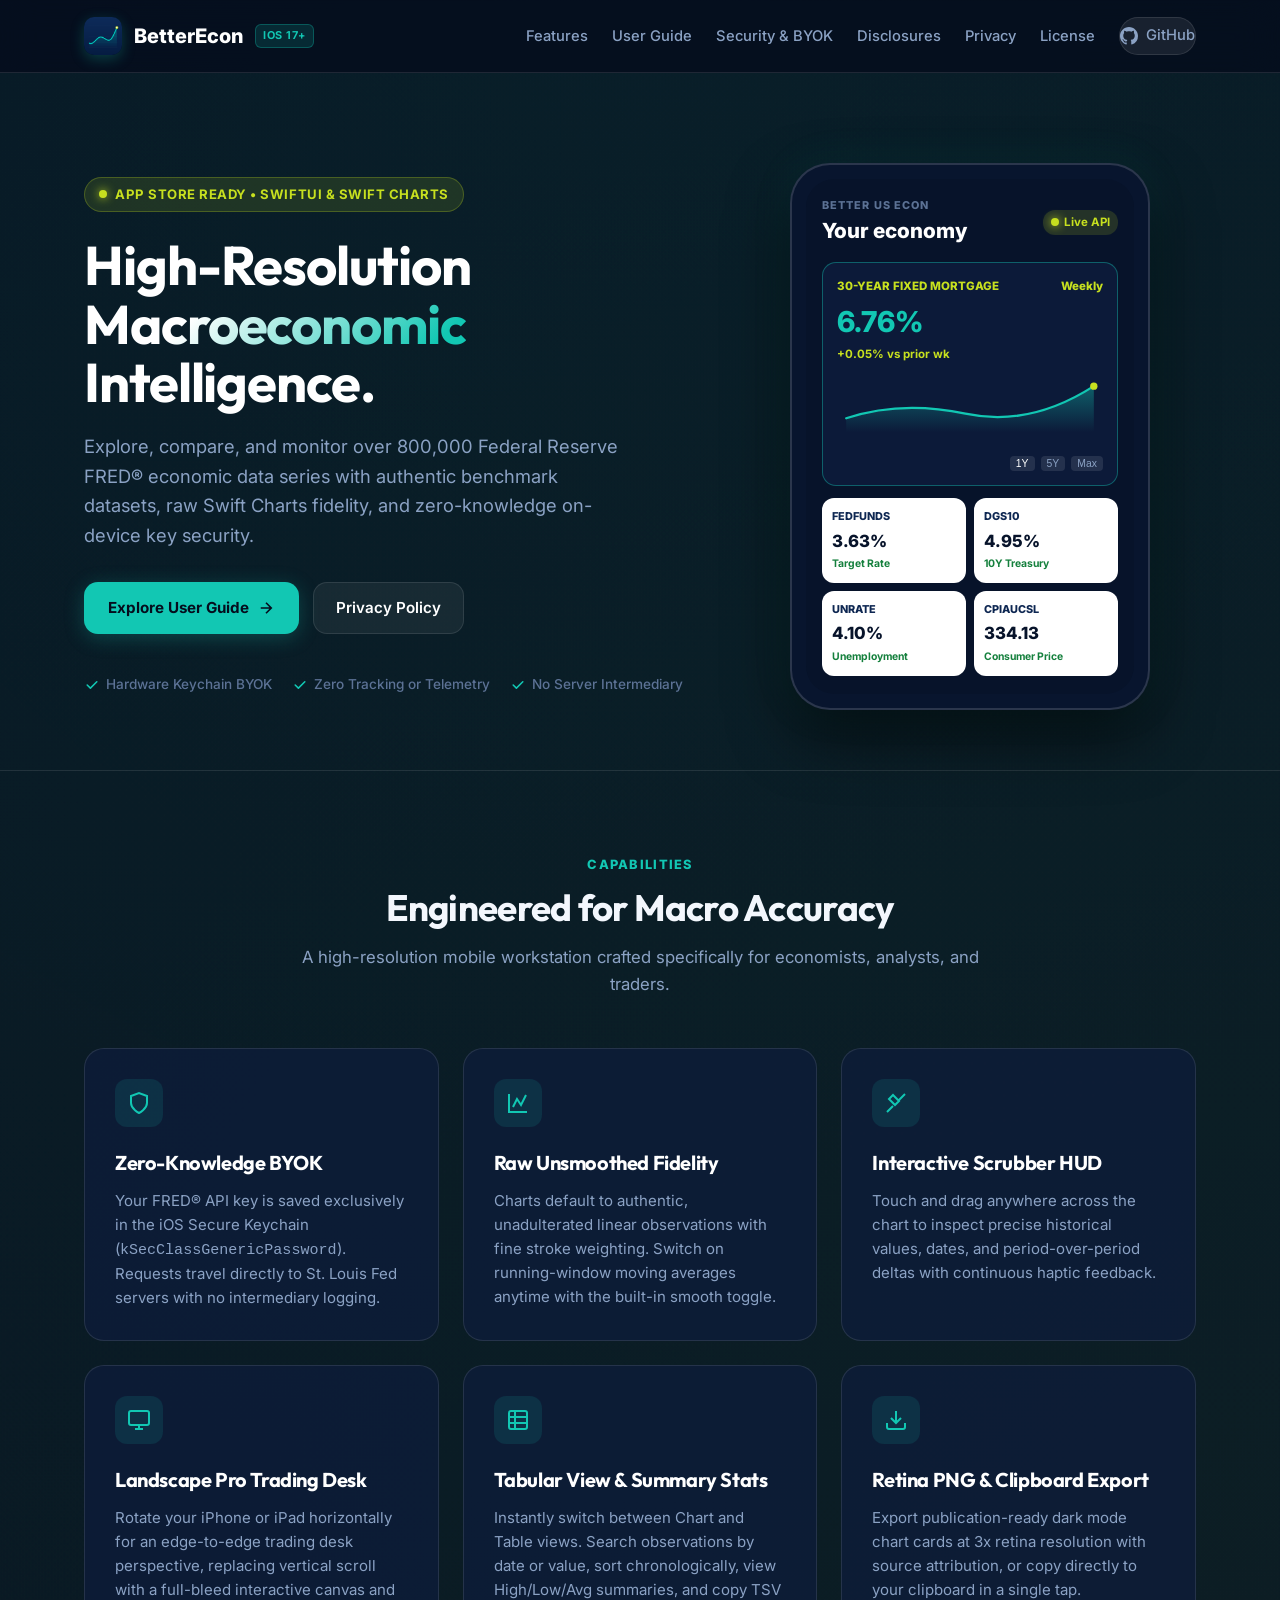
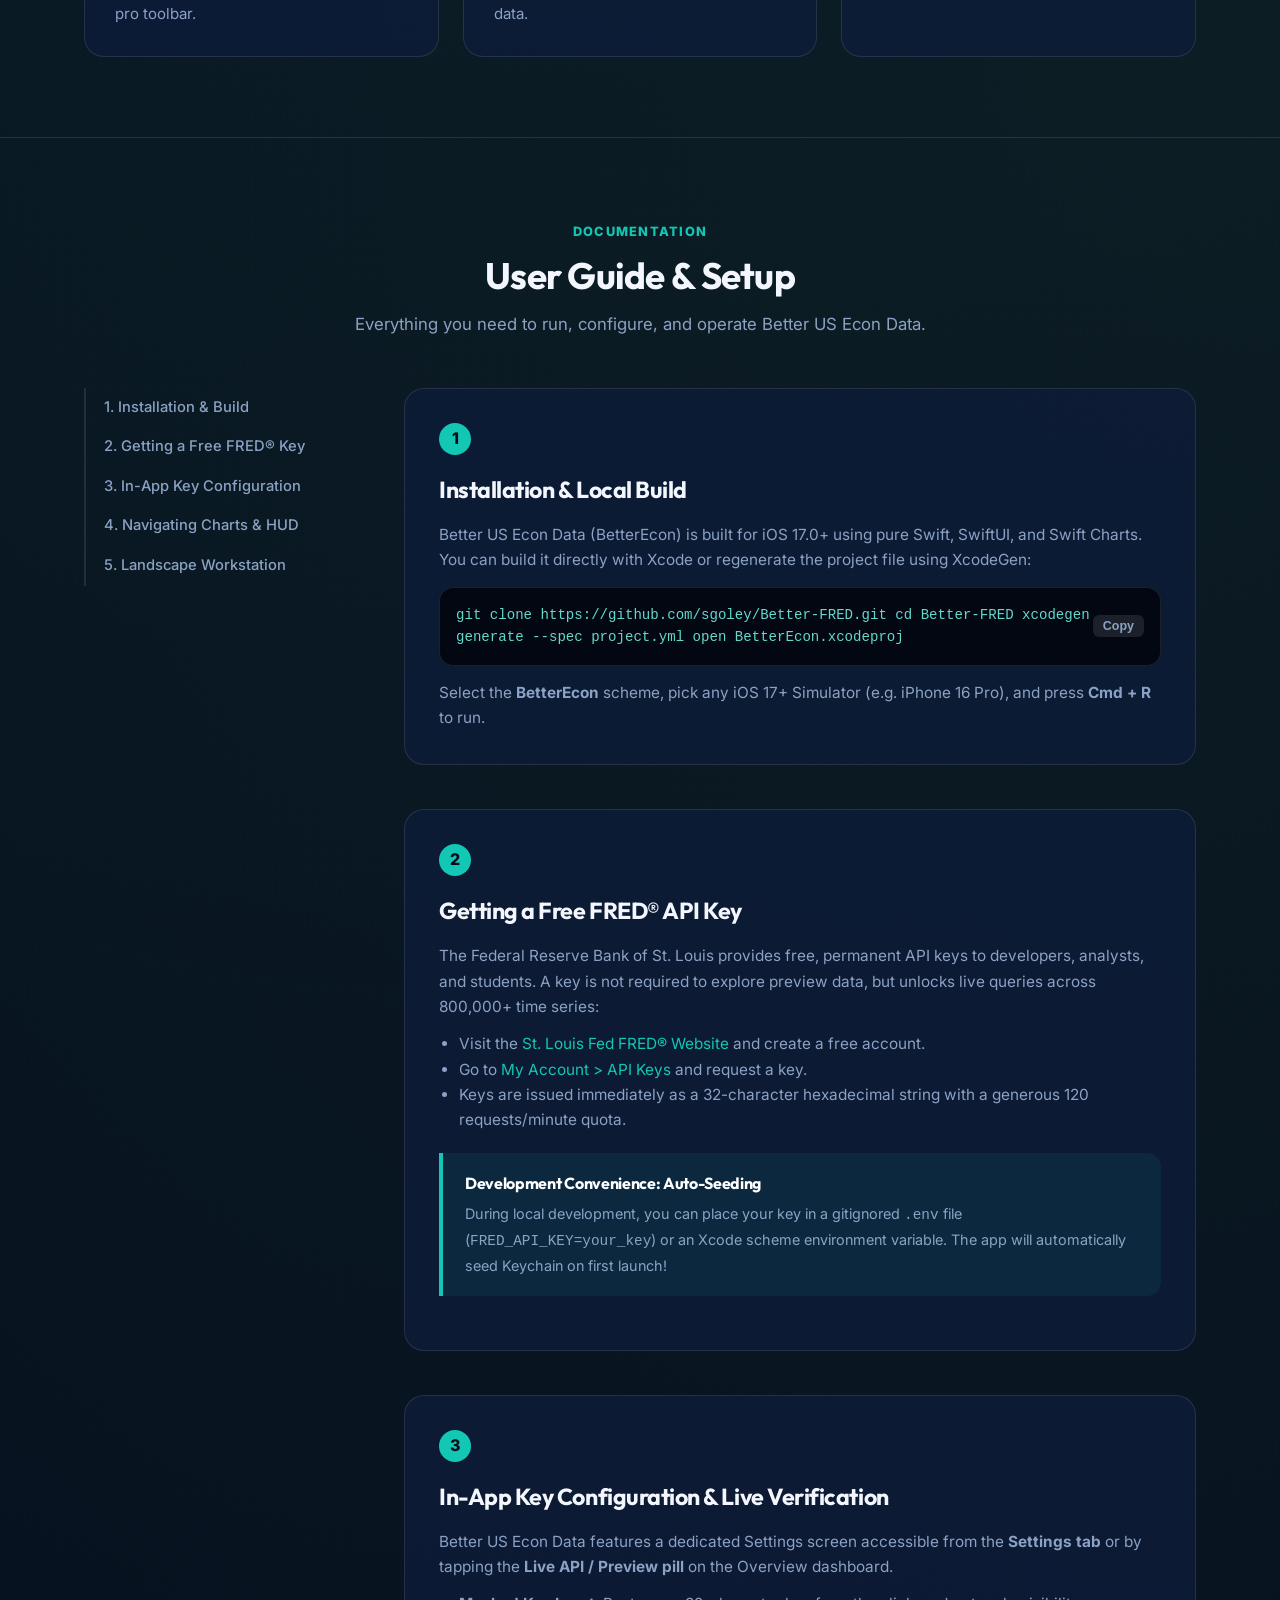
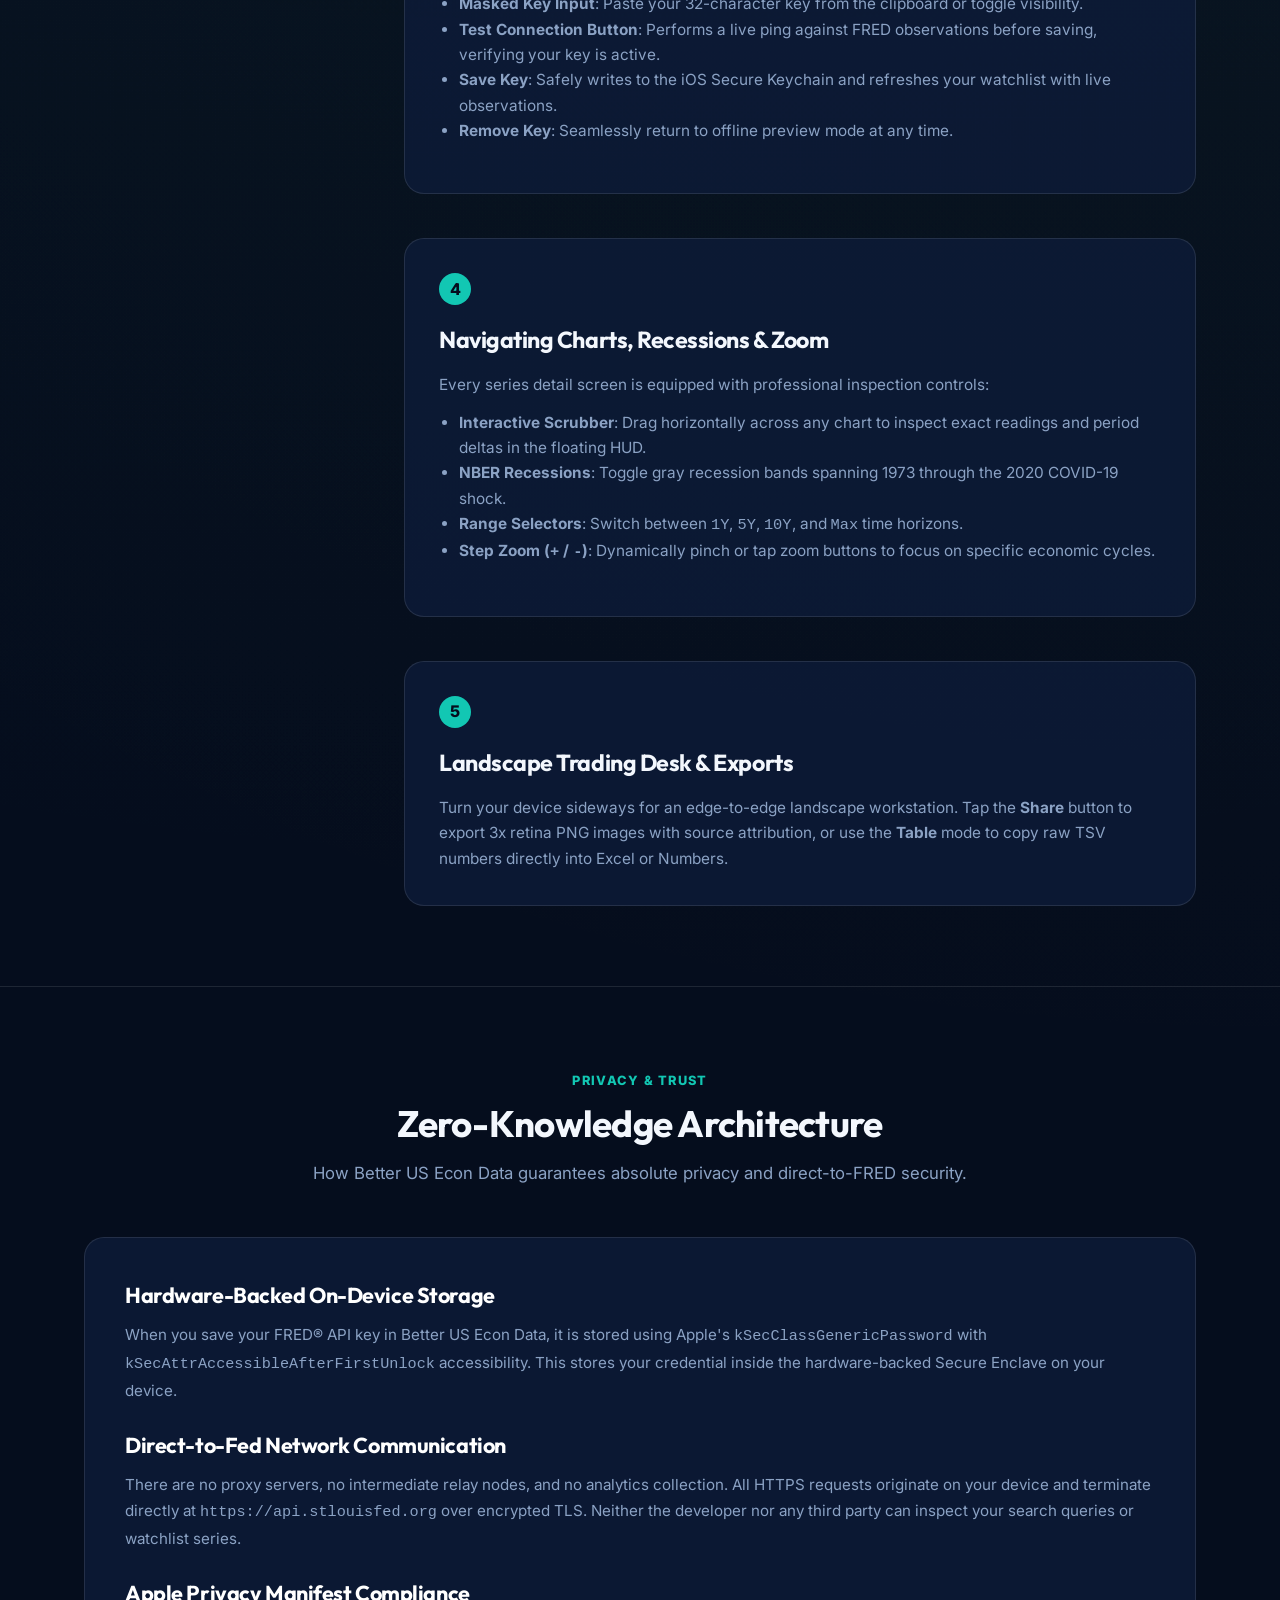
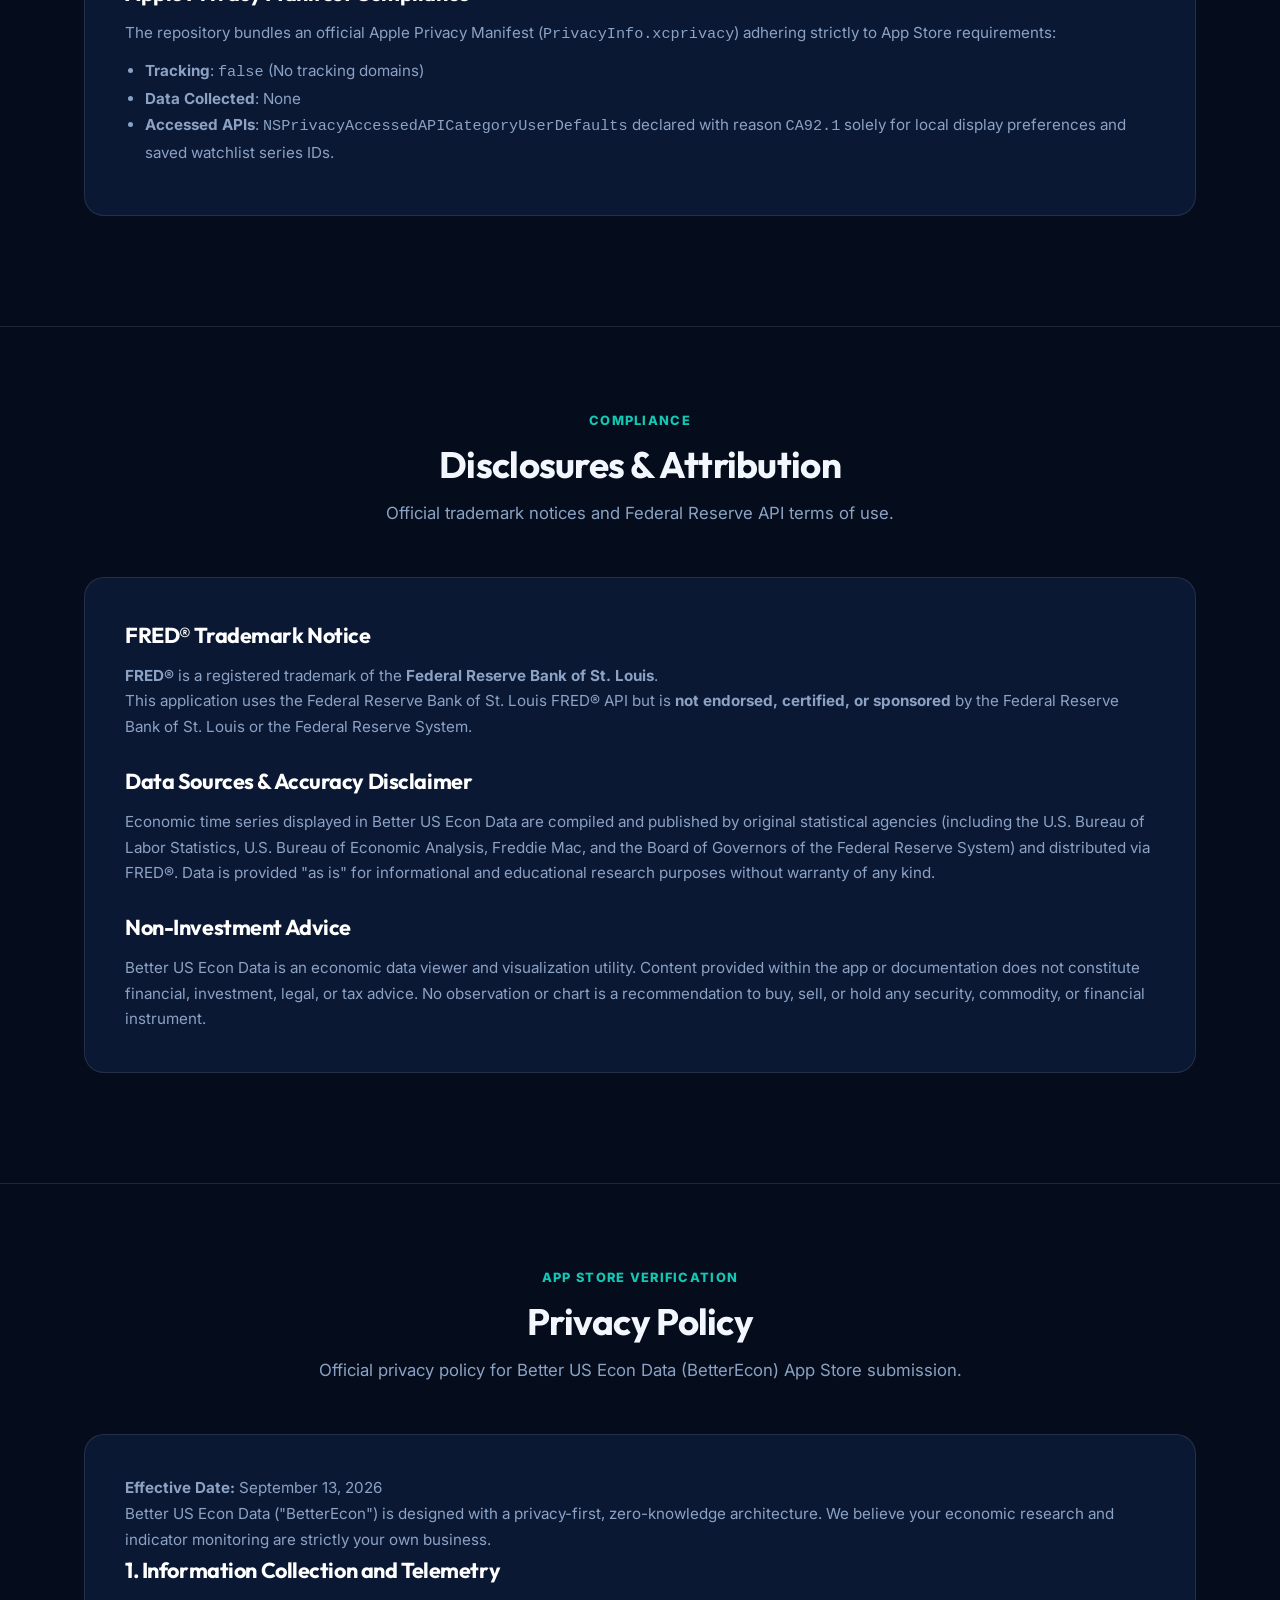
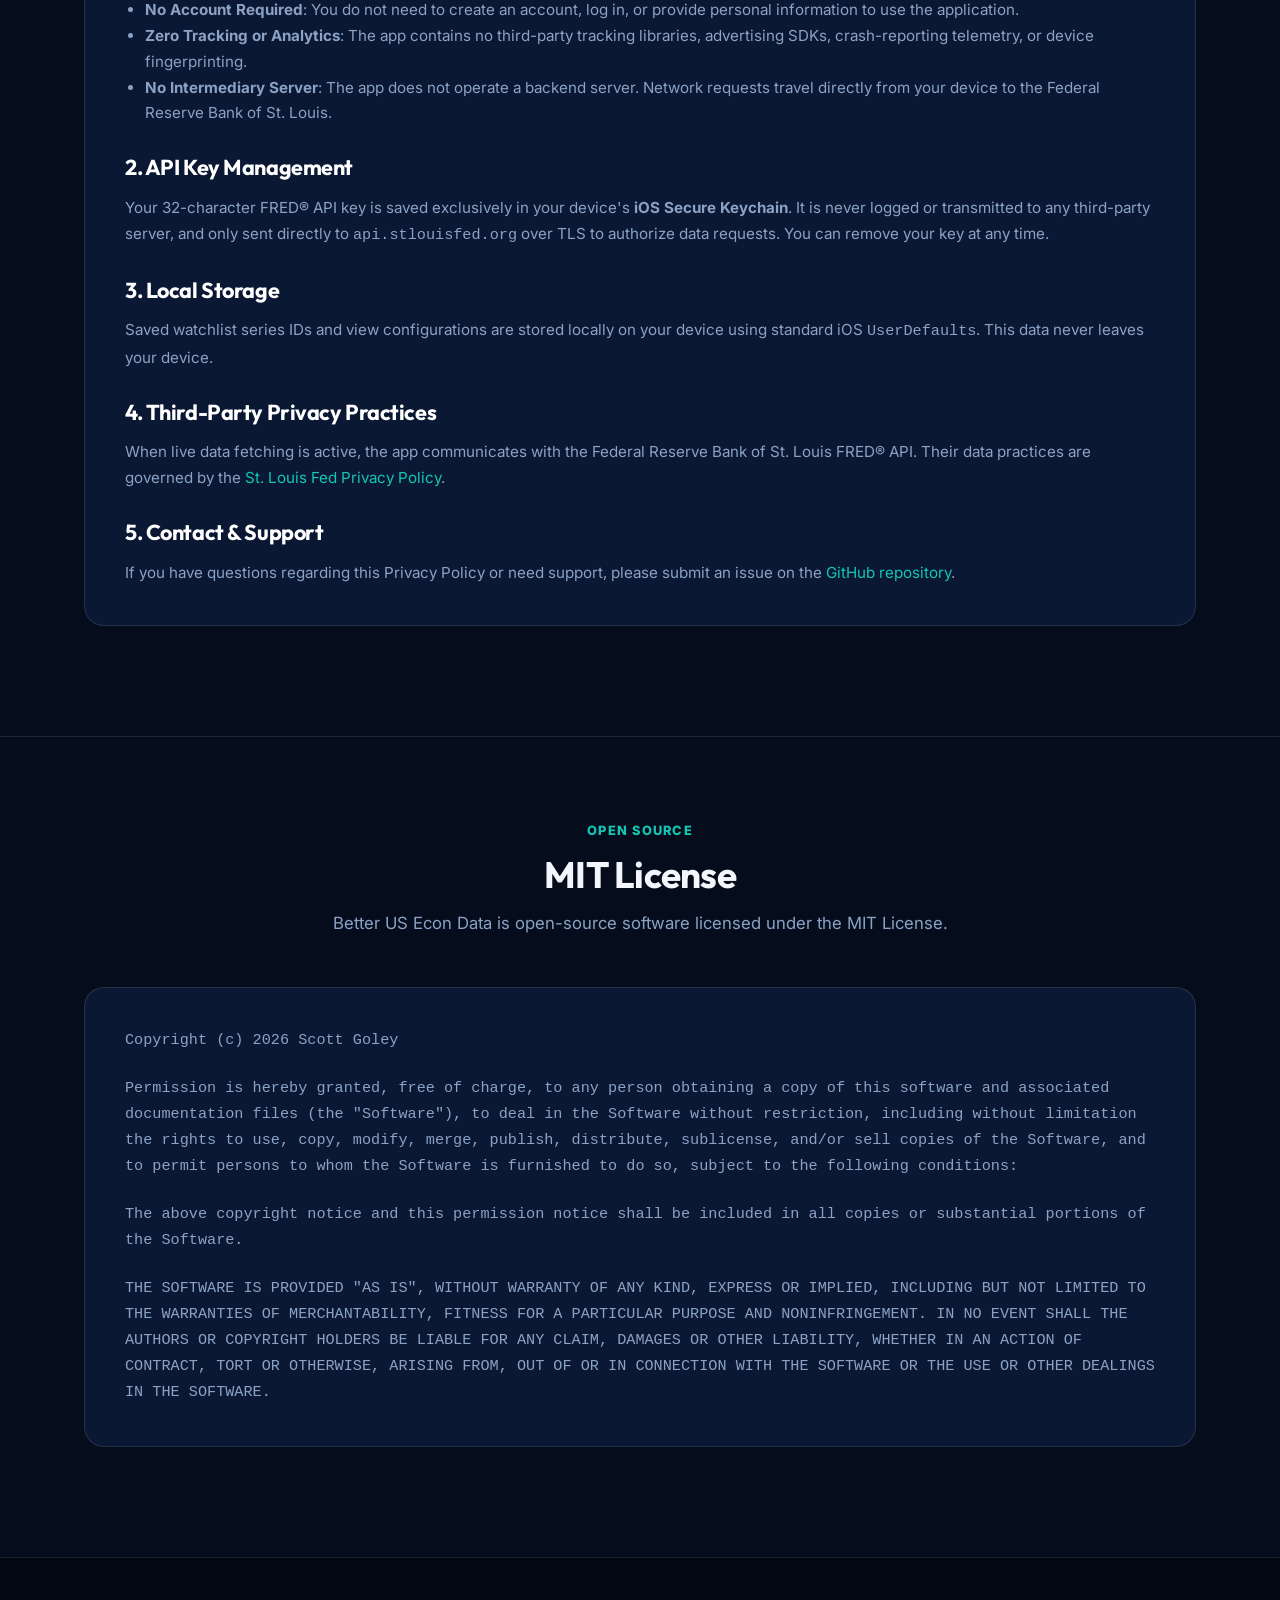
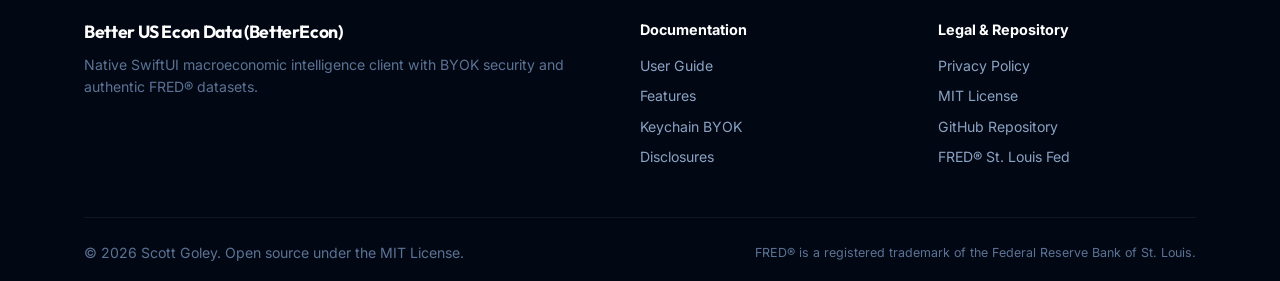
==== commit d01ecf8e: "refactor: rename codebase, targets, and widget to BetterEcon" ====
--- a/docs/index.html
+++ b/docs/index.html
@@ -247,17 +247,17 @@
           <div class="guide-step-card" id="guide-install">
             <div class="step-badge">1</div>
             <h3>Installation & Local Build</h3>
-            <p>Better-FRED is built for iOS 17.0+ using pure Swift, SwiftUI, and Swift Charts. You can build it directly with Xcode or regenerate the project file using XcodeGen:</p>
+            <p>Better US Econ Data (BetterEcon) is built for iOS 17.0+ using pure Swift, SwiftUI, and Swift Charts. You can build it directly with Xcode or regenerate the project file using XcodeGen:</p>
 
             <div class="code-block">
               <code>git clone https://github.com/sgoley/Better-FRED.git
 cd Better-FRED
 xcodegen generate --spec project.yml
-open Better-FRED.xcodeproj</code>
-              <button class="copy-btn" data-code="git clone https://github.com/sgoley/Better-FRED.git && cd Better-FRED && xcodegen generate --spec project.yml && open Better-FRED.xcodeproj">Copy</button>
+open BetterEcon.xcodeproj</code>
+              <button class="copy-btn" data-code="git clone https://github.com/sgoley/Better-FRED.git &amp;&amp; cd Better-FRED &amp;&amp; xcodegen generate --spec project.yml &amp;&amp; open BetterEcon.xcodeproj">Copy</button>
             </div>
 
-            <p>Select the <strong>Better-FRED</strong> scheme, pick any iOS 17+ Simulator (e.g. iPhone 16 Pro), and press <strong>Cmd + R</strong> to run.</p>
+            <p>Select the <strong>BetterEcon</strong> scheme, pick any iOS 17+ Simulator (e.g. iPhone 16 Pro), and press <strong>Cmd + R</strong> to run.</p>
           </div>
 
           <!-- Step 2 -->
@@ -282,7 +282,7 @@
           <div class="guide-step-card" id="guide-settings">
             <div class="step-badge">3</div>
             <h3>In-App Key Configuration & Live Verification</h3>
-            <p>Better-FRED features a dedicated Settings screen accessible from the <strong>Settings tab</strong> or by tapping the <strong>Live API / Preview pill</strong> on the Overview dashboard.</p>
+            <p>Better US Econ Data features a dedicated Settings screen accessible from the <strong>Settings tab</strong> or by tapping the <strong>Live API / Preview pill</strong> on the Overview dashboard.</p>
 
             <ul>
               <li><strong>Masked Key Input</strong>: Paste your 32-character key from the clipboard or toggle visibility.</li>
@@ -328,7 +328,7 @@
 
       <div class="legal-box">
         <h3>Hardware-Backed On-Device Storage</h3>
-        <p>When you save your FRED® API key in Better-FRED, it is stored using Apple's <code>kSecClassGenericPassword</code> with <code>kSecAttrAccessibleAfterFirstUnlock</code> accessibility. This stores your credential inside the hardware-backed Secure Enclave on your device.</p>
+        <p>When you save your FRED® API key in Better US Econ Data, it is stored using Apple's <code>kSecClassGenericPassword</code> with <code>kSecAttrAccessibleAfterFirstUnlock</code> accessibility. This stores your credential inside the hardware-backed Secure Enclave on your device.</p>
 
         <h3>Direct-to-Fed Network Communication</h3>
         <p>There are no proxy servers, no intermediate relay nodes, and no analytics collection. All HTTPS requests originate on your device and terminate directly at <code>https://api.stlouisfed.org</code> over encrypted TLS. Neither the developer nor any third party can inspect your search queries or watchlist series.</p>
@@ -359,10 +359,10 @@
         <p>This application uses the Federal Reserve Bank of St. Louis FRED® API but is <strong>not endorsed, certified, or sponsored</strong> by the Federal Reserve Bank of St. Louis or the Federal Reserve System.</p>
 
         <h3>Data Sources & Accuracy Disclaimer</h3>
-        <p>Economic time series displayed in Better-FRED are compiled and published by original statistical agencies (including the U.S. Bureau of Labor Statistics, U.S. Bureau of Economic Analysis, Freddie Mac, and the Board of Governors of the Federal Reserve System) and distributed via FRED®. Data is provided "as is" for informational and educational research purposes without warranty of any kind.</p>
+        <p>Economic time series displayed in Better US Econ Data are compiled and published by original statistical agencies (including the U.S. Bureau of Labor Statistics, U.S. Bureau of Economic Analysis, Freddie Mac, and the Board of Governors of the Federal Reserve System) and distributed via FRED®. Data is provided "as is" for informational and educational research purposes without warranty of any kind.</p>
 
         <h3>Non-Investment Advice</h3>
-        <p>Better-FRED is an economic data viewer and visualization utility. Content provided within the app or documentation does not constitute financial, investment, legal, or tax advice. No observation or chart is a recommendation to buy, sell, or hold any security, commodity, or financial instrument.</p>
+        <p>Better US Econ Data is an economic data viewer and visualization utility. Content provided within the app or documentation does not constitute financial, investment, legal, or tax advice. No observation or chart is a recommendation to buy, sell, or hold any security, commodity, or financial instrument.</p>
       </div>
     </div>
   </section>
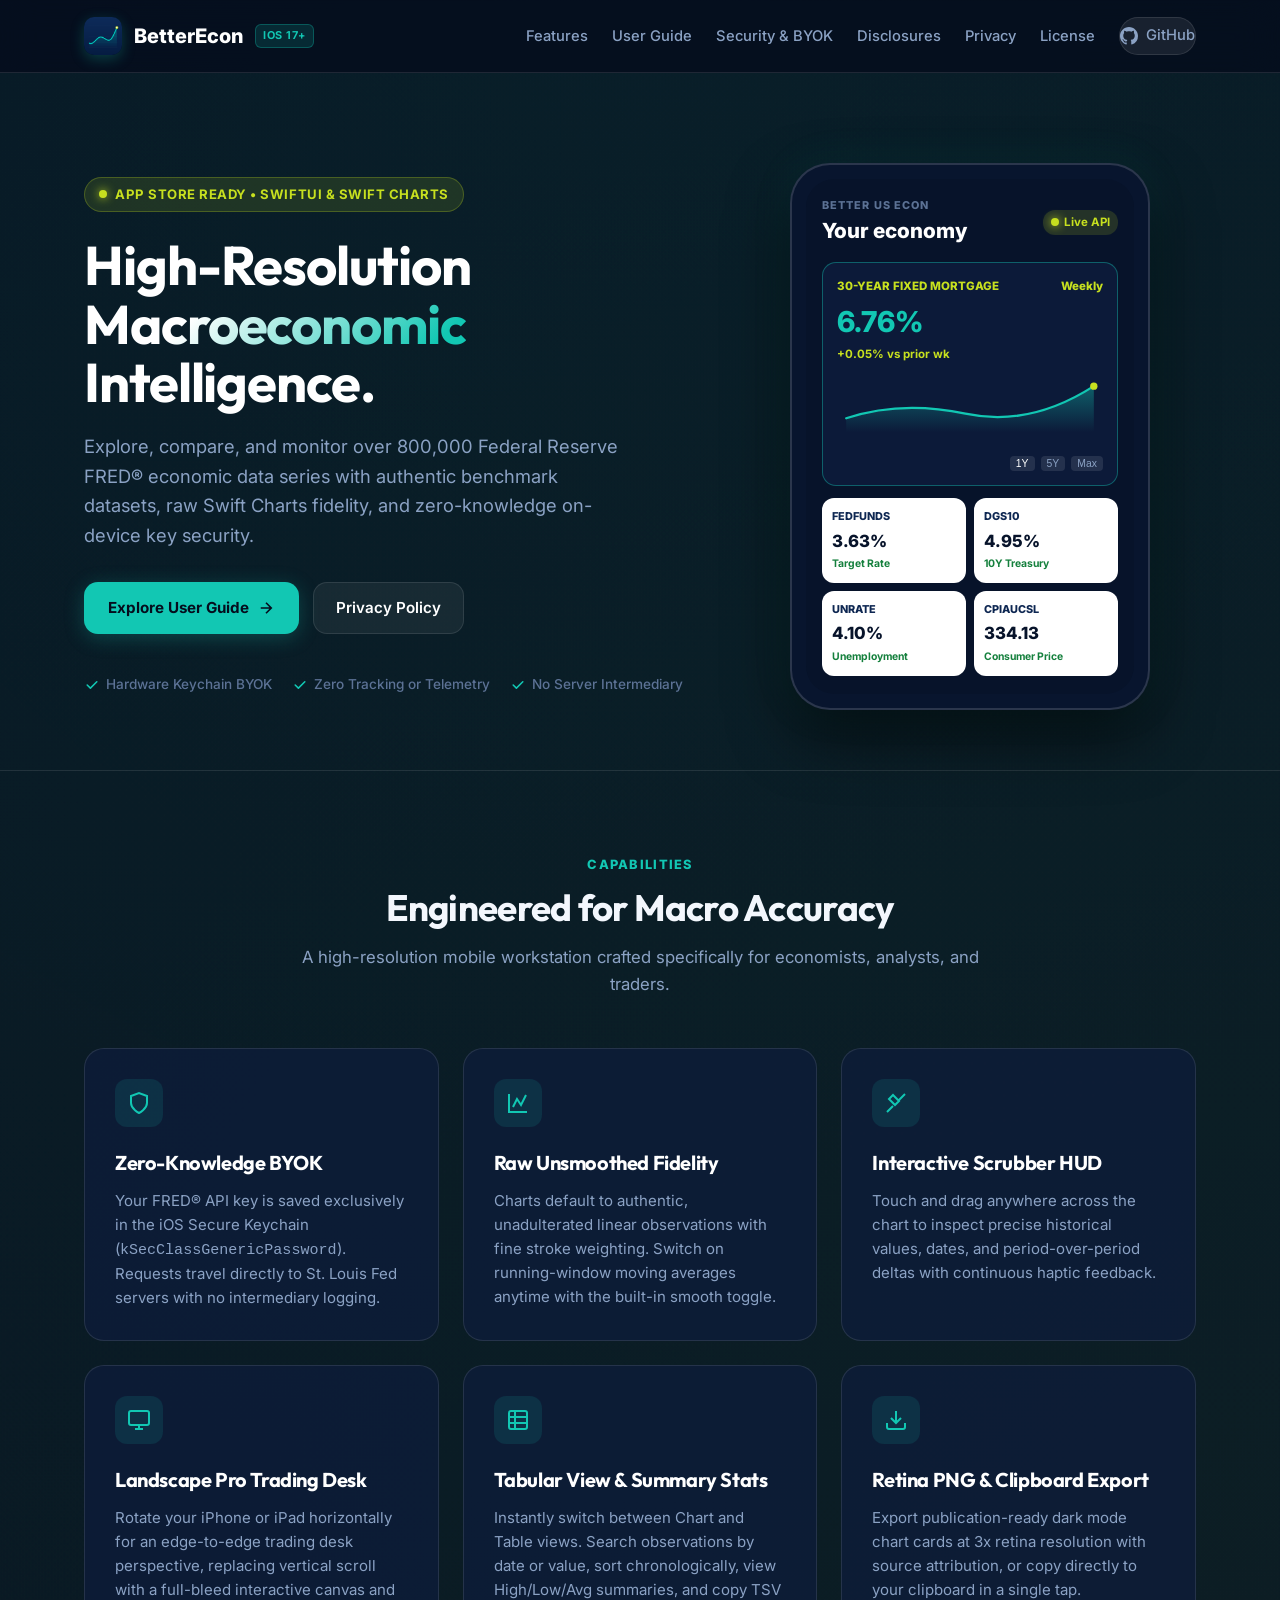
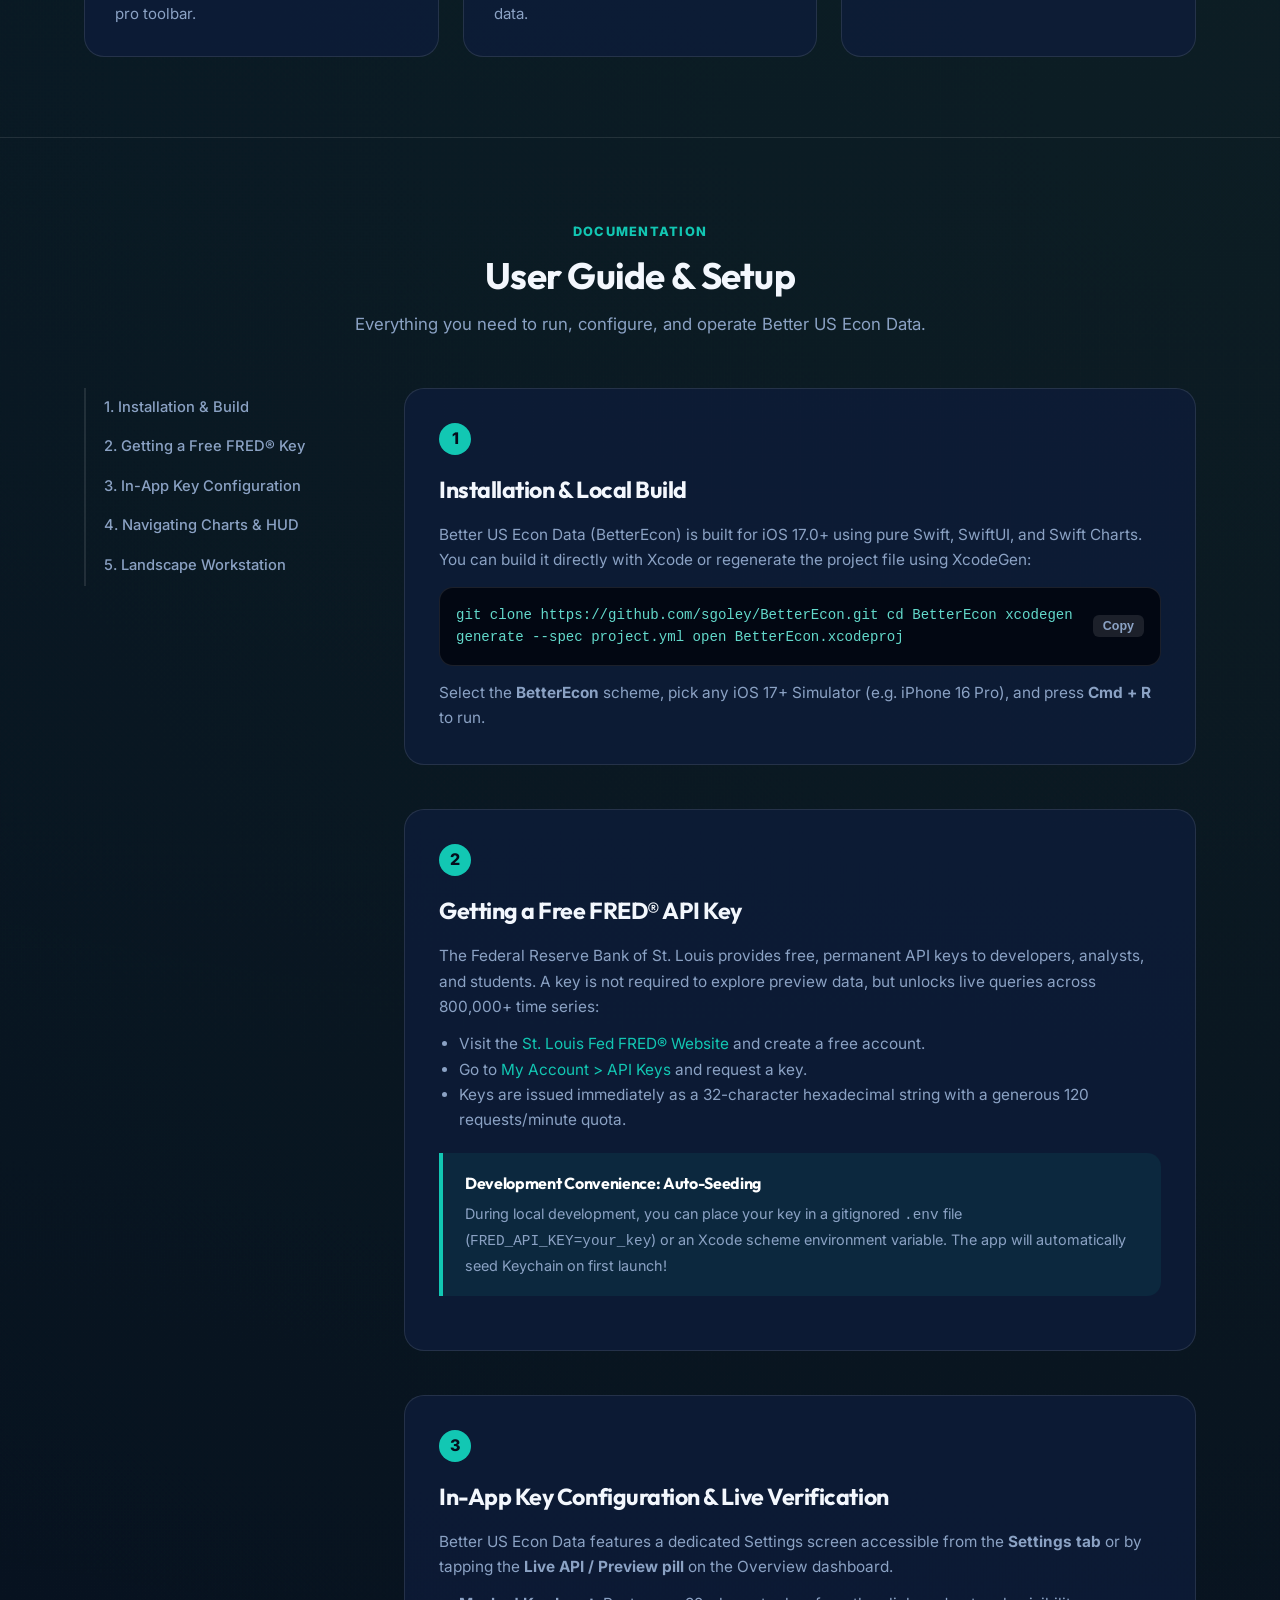
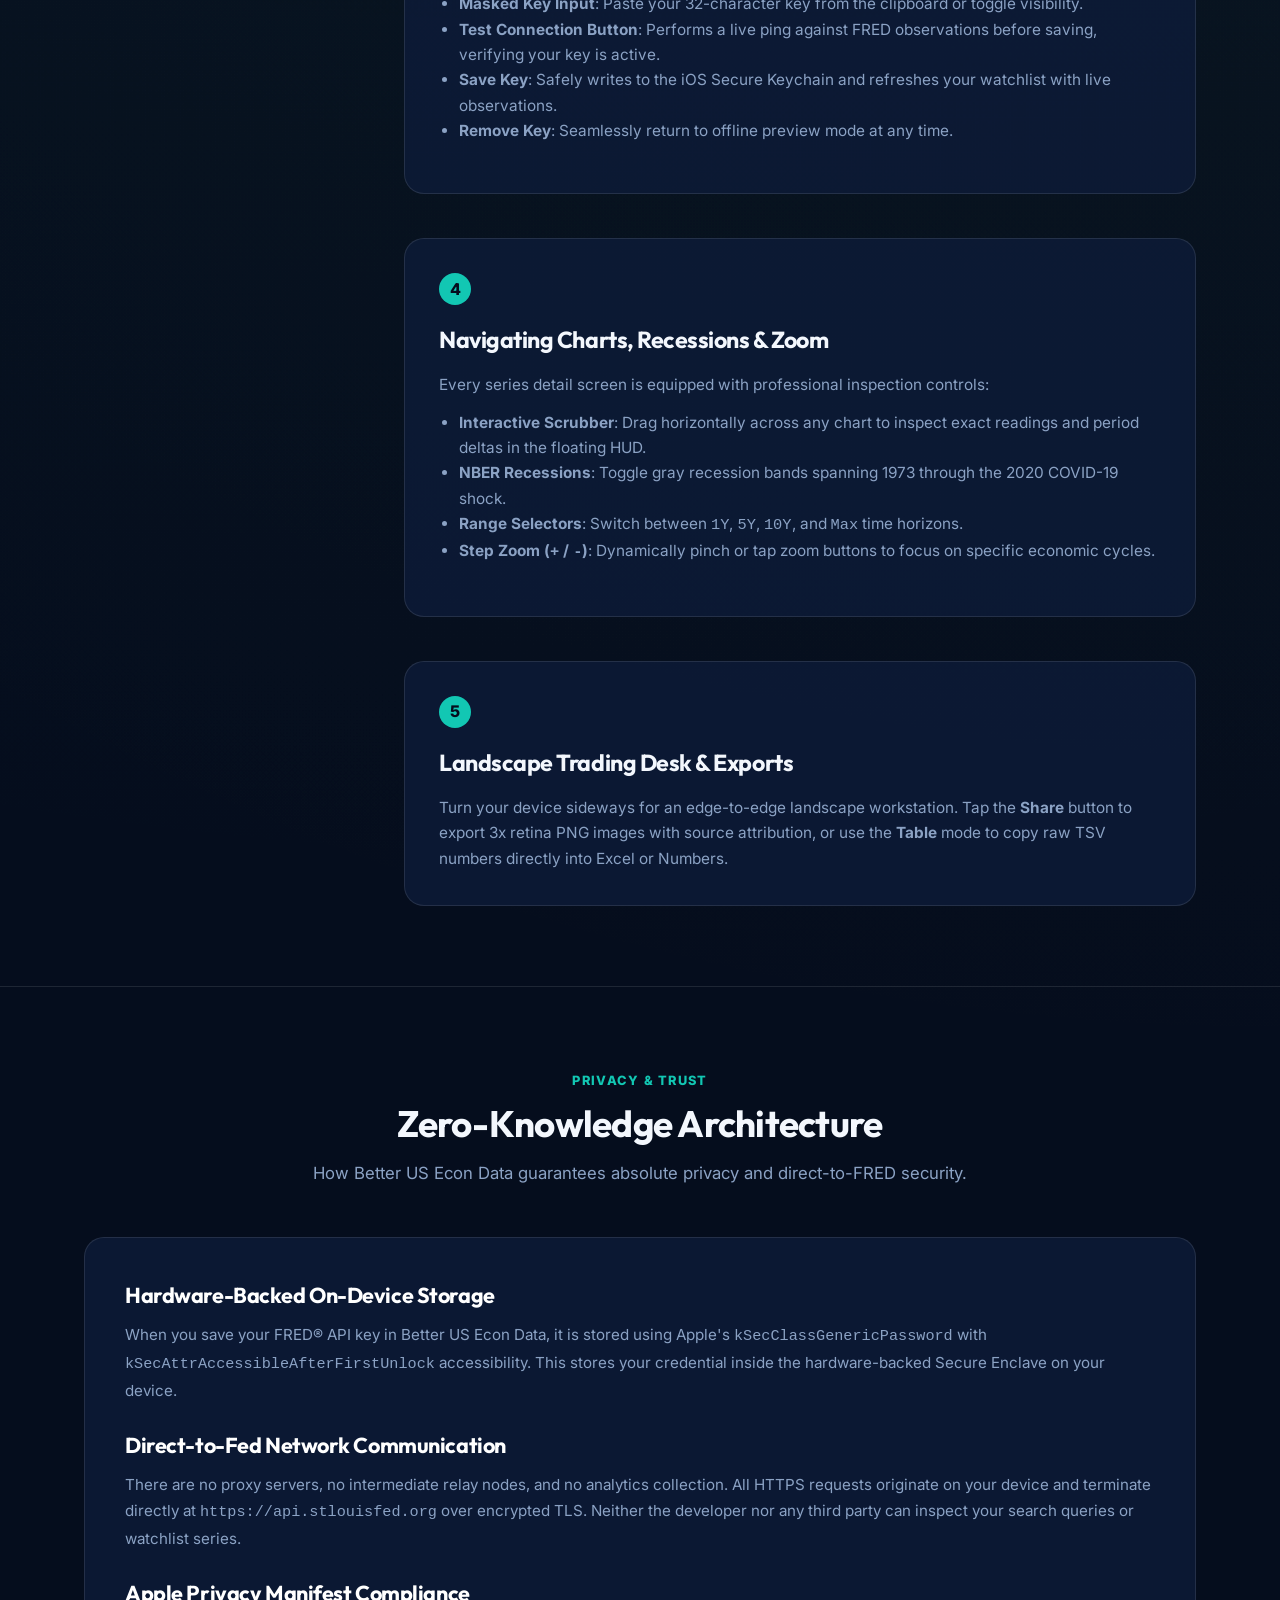
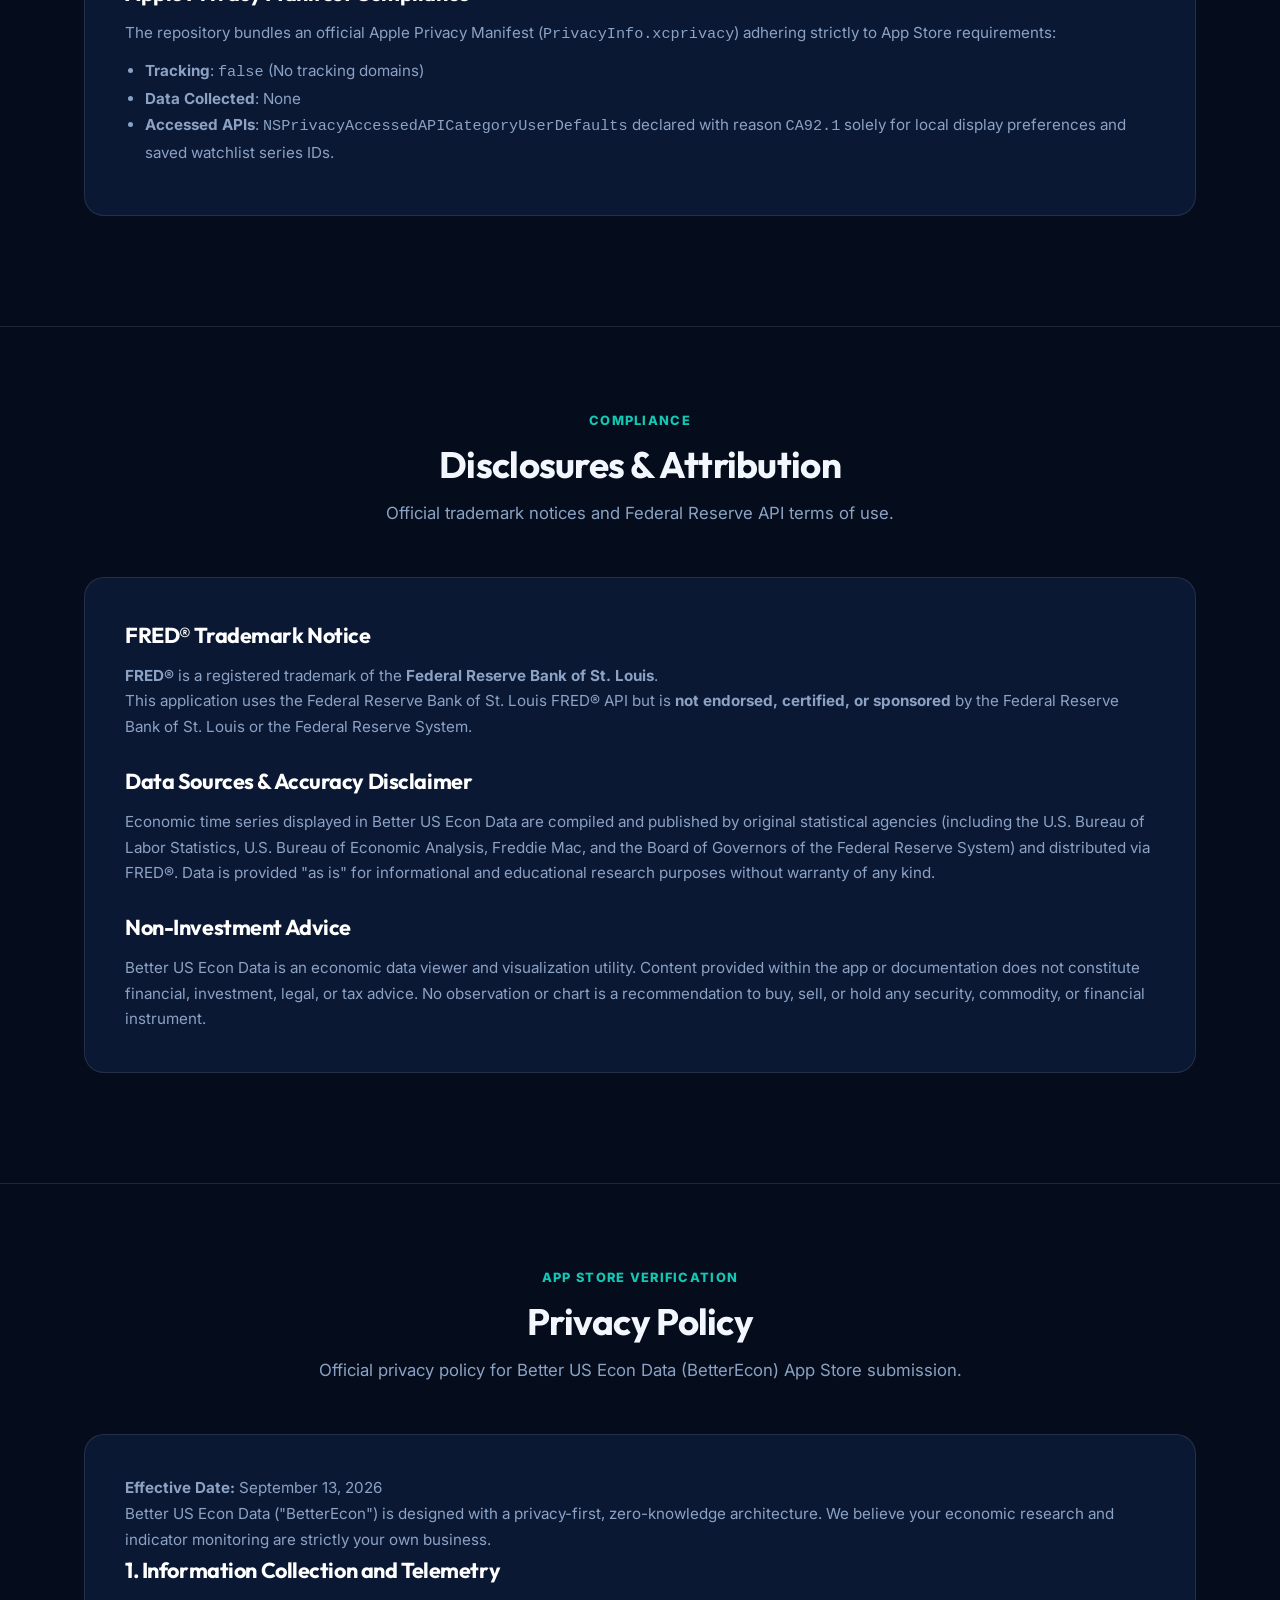
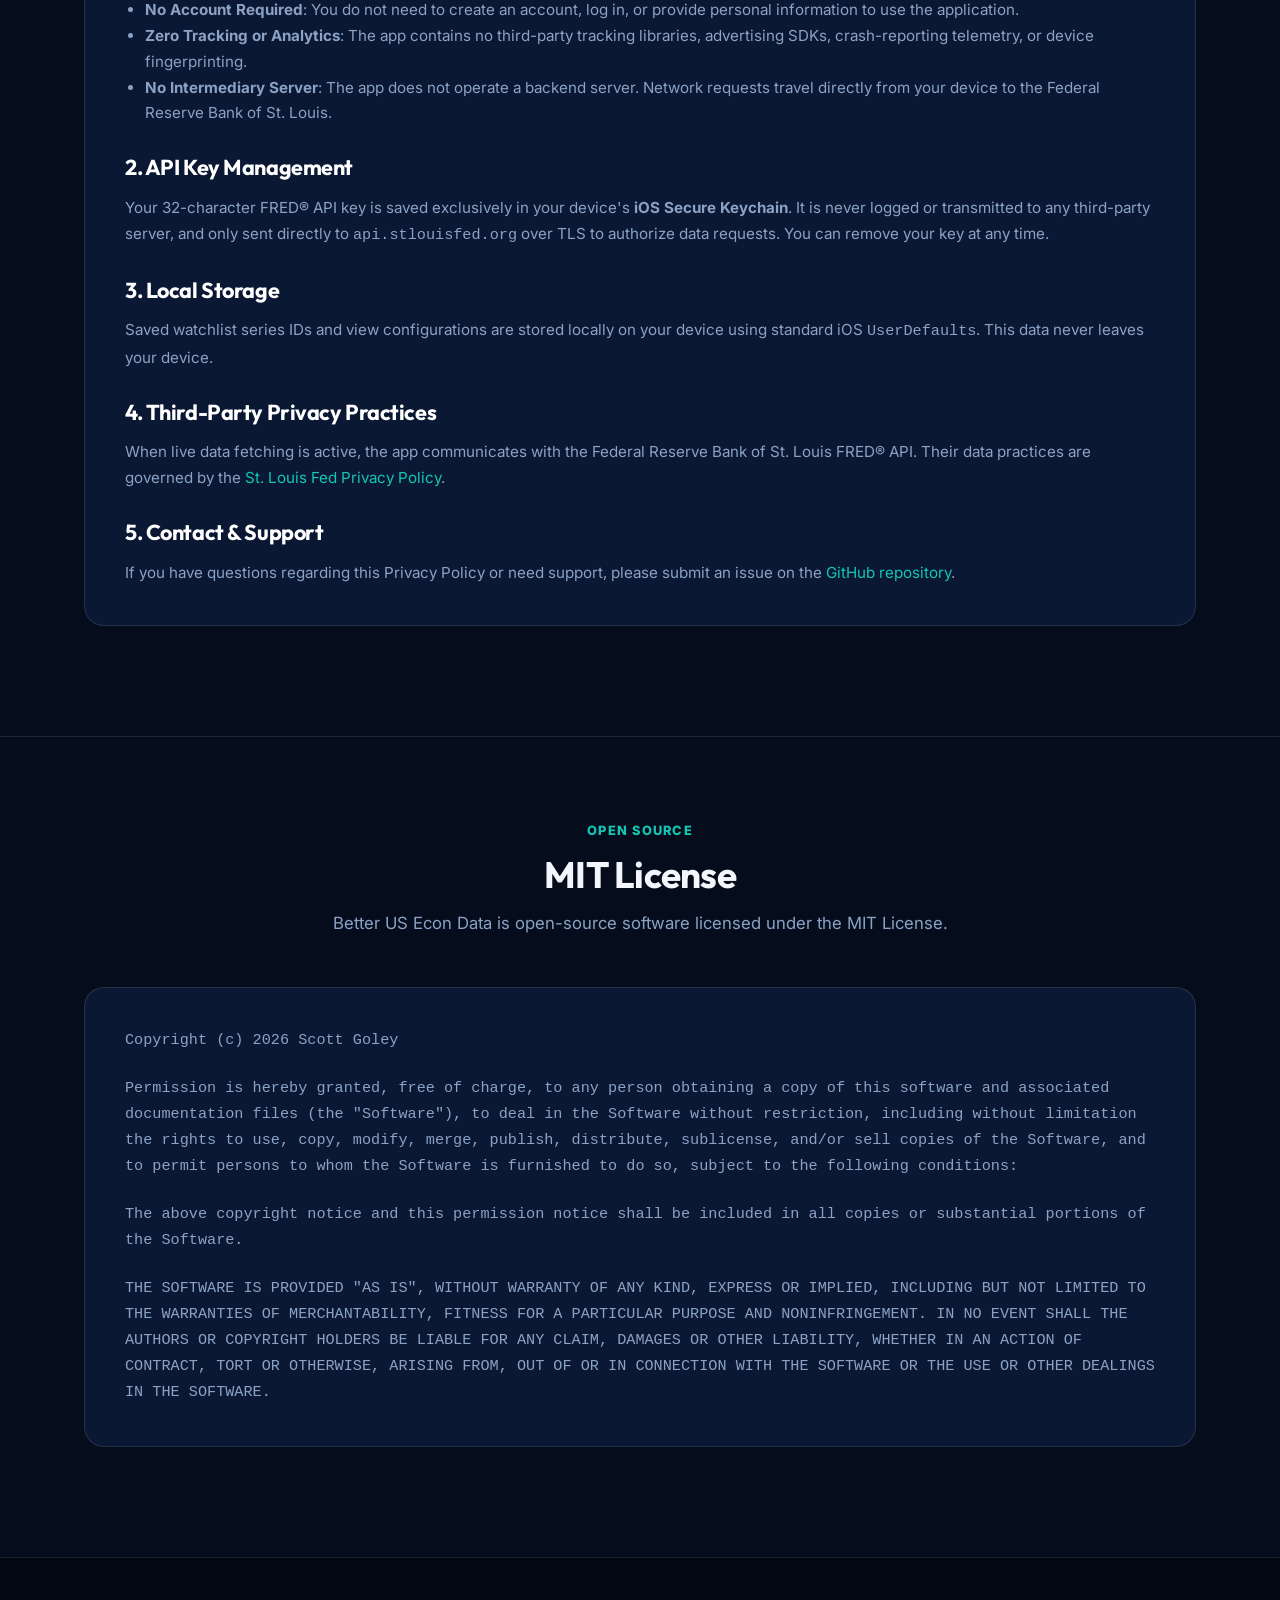
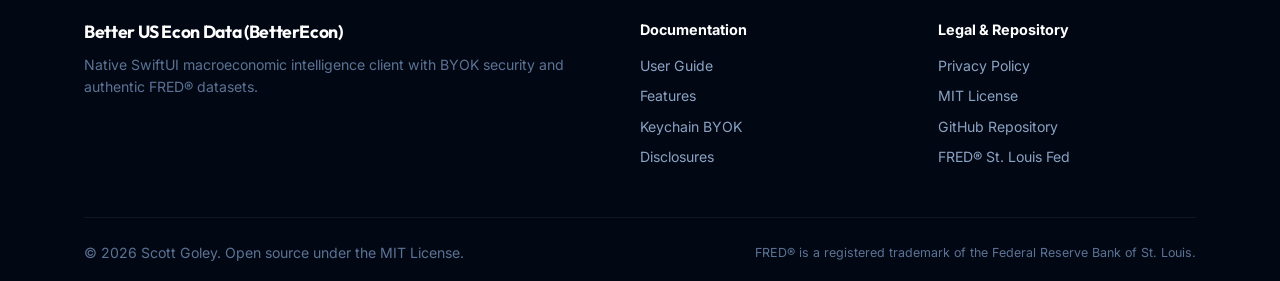
==== commit 8c2d7669: "docs: update repository and GitHub Pages URLs to BetterEcon" ====
--- a/docs/index.html
+++ b/docs/index.html
@@ -8,7 +8,7 @@
   <meta property="og:title" content="Better US Econ Data (BetterEcon) — SwiftUI FRED® Client">
   <meta property="og:description" content="Explore, compare, and monitor 800,000+ macroeconomic time series with zero-knowledge on-device API key security.">
   <meta property="og:image" content="assets/app-icon.png">
-  <meta property="og:url" content="https://sgoley.github.io/Better-FRED/">
+  <meta property="og:url" content="https://sgoley.github.io/BetterEcon/">
   <meta name="twitter:card" content="summary_large_image">
   <link rel="icon" type="image/png" href="assets/app-icon.png">
   
@@ -37,7 +37,7 @@
           <li><a href="#privacy">Privacy</a></li>
           <li><a href="#license">License</a></li>
           <li>
-            <a href="https://github.com/sgoley/Better-FRED" target="_blank" rel="noopener" class="github-btn">
+            <a href="https://github.com/sgoley/BetterEcon" target="_blank" rel="noopener" class="github-btn">
               <svg width="18" height="18" viewBox="0 0 24 24" fill="currentColor">
                 <path d="M12 0C5.37 0 0 5.37 0 12c0 5.31 3.435 9.795 8.205 11.385.6.105.825-.255.825-.57 0-.285-.015-1.23-.015-2.235-3.015.555-3.795-.735-4.035-1.41-.135-.345-.72-1.41-1.23-1.695-.42-.225-1.02-.78-.015-.795.945-.015 1.62.87 1.845 1.23 1.08 1.815 2.805 1.305 3.495.99.105-.78.42-1.305.765-1.605-2.67-.3-5.46-1.335-5.46-5.925 0-1.305.465-2.385 1.23-3.225-.12-.3-.54-1.53.12-3.18 0 0 1.005-.315 3.3 1.23.96-.27 1.98-.405 3-.405s2.04.135 3 .405c2.295-1.56 3.3-1.23 3.3-1.23.66 1.65.24 2.88.12 3.18.765.84 1.23 1.905 1.23 3.225 0 4.605-2.805 5.625-5.475 5.925.435.375.81 1.095.81 2.22 0 1.605-.015 2.895-.015 3.3 0 .315.225.69.825.57A12.02 12.02 0 0024 12c0-6.63-5.37-12-12-12z"/>
               </svg>
@@ -250,11 +250,11 @@
             <p>Better US Econ Data (BetterEcon) is built for iOS 17.0+ using pure Swift, SwiftUI, and Swift Charts. You can build it directly with Xcode or regenerate the project file using XcodeGen:</p>
 
             <div class="code-block">
-              <code>git clone https://github.com/sgoley/Better-FRED.git
-cd Better-FRED
+              <code>git clone https://github.com/sgoley/BetterEcon.git
+cd BetterEcon
 xcodegen generate --spec project.yml
 open BetterEcon.xcodeproj</code>
-              <button class="copy-btn" data-code="git clone https://github.com/sgoley/Better-FRED.git &amp;&amp; cd Better-FRED &amp;&amp; xcodegen generate --spec project.yml &amp;&amp; open BetterEcon.xcodeproj">Copy</button>
+              <button class="copy-btn" data-code="git clone https://github.com/sgoley/BetterEcon.git &amp;&amp; cd BetterEcon &amp;&amp; xcodegen generate --spec project.yml &amp;&amp; open BetterEcon.xcodeproj">Copy</button>
             </div>
 
             <p>Select the <strong>BetterEcon</strong> scheme, pick any iOS 17+ Simulator (e.g. iPhone 16 Pro), and press <strong>Cmd + R</strong> to run.</p>
@@ -397,7 +397,7 @@
         <p>When live data fetching is active, the app communicates with the Federal Reserve Bank of St. Louis FRED® API. Their data practices are governed by the <a href="https://www.stlouisfed.org/privacy-policy" target="_blank" rel="noopener">St. Louis Fed Privacy Policy</a>.</p>
 
         <h3>5. Contact & Support</h3>
-        <p>If you have questions regarding this Privacy Policy or need support, please submit an issue on the <a href="https://github.com/sgoley/Better-FRED/issues" target="_blank" rel="noopener">GitHub repository</a>.</p>
+        <p>If you have questions regarding this Privacy Policy or need support, please submit an issue on the <a href="https://github.com/sgoley/BetterEcon/issues" target="_blank" rel="noopener">GitHub repository</a>.</p>
       </div>
     </div>
   </section>
@@ -445,7 +445,7 @@
           <ul>
             <li><a href="#privacy">Privacy Policy</a></li>
             <li><a href="#license">MIT License</a></li>
-            <li><a href="https://github.com/sgoley/Better-FRED" target="_blank" rel="noopener">GitHub Repository</a></li>
+            <li><a href="https://github.com/sgoley/BetterEcon" target="_blank" rel="noopener">GitHub Repository</a></li>
             <li><a href="https://fred.stlouisfed.org" target="_blank" rel="noopener">FRED® St. Louis Fed</a></li>
           </ul>
         </div>
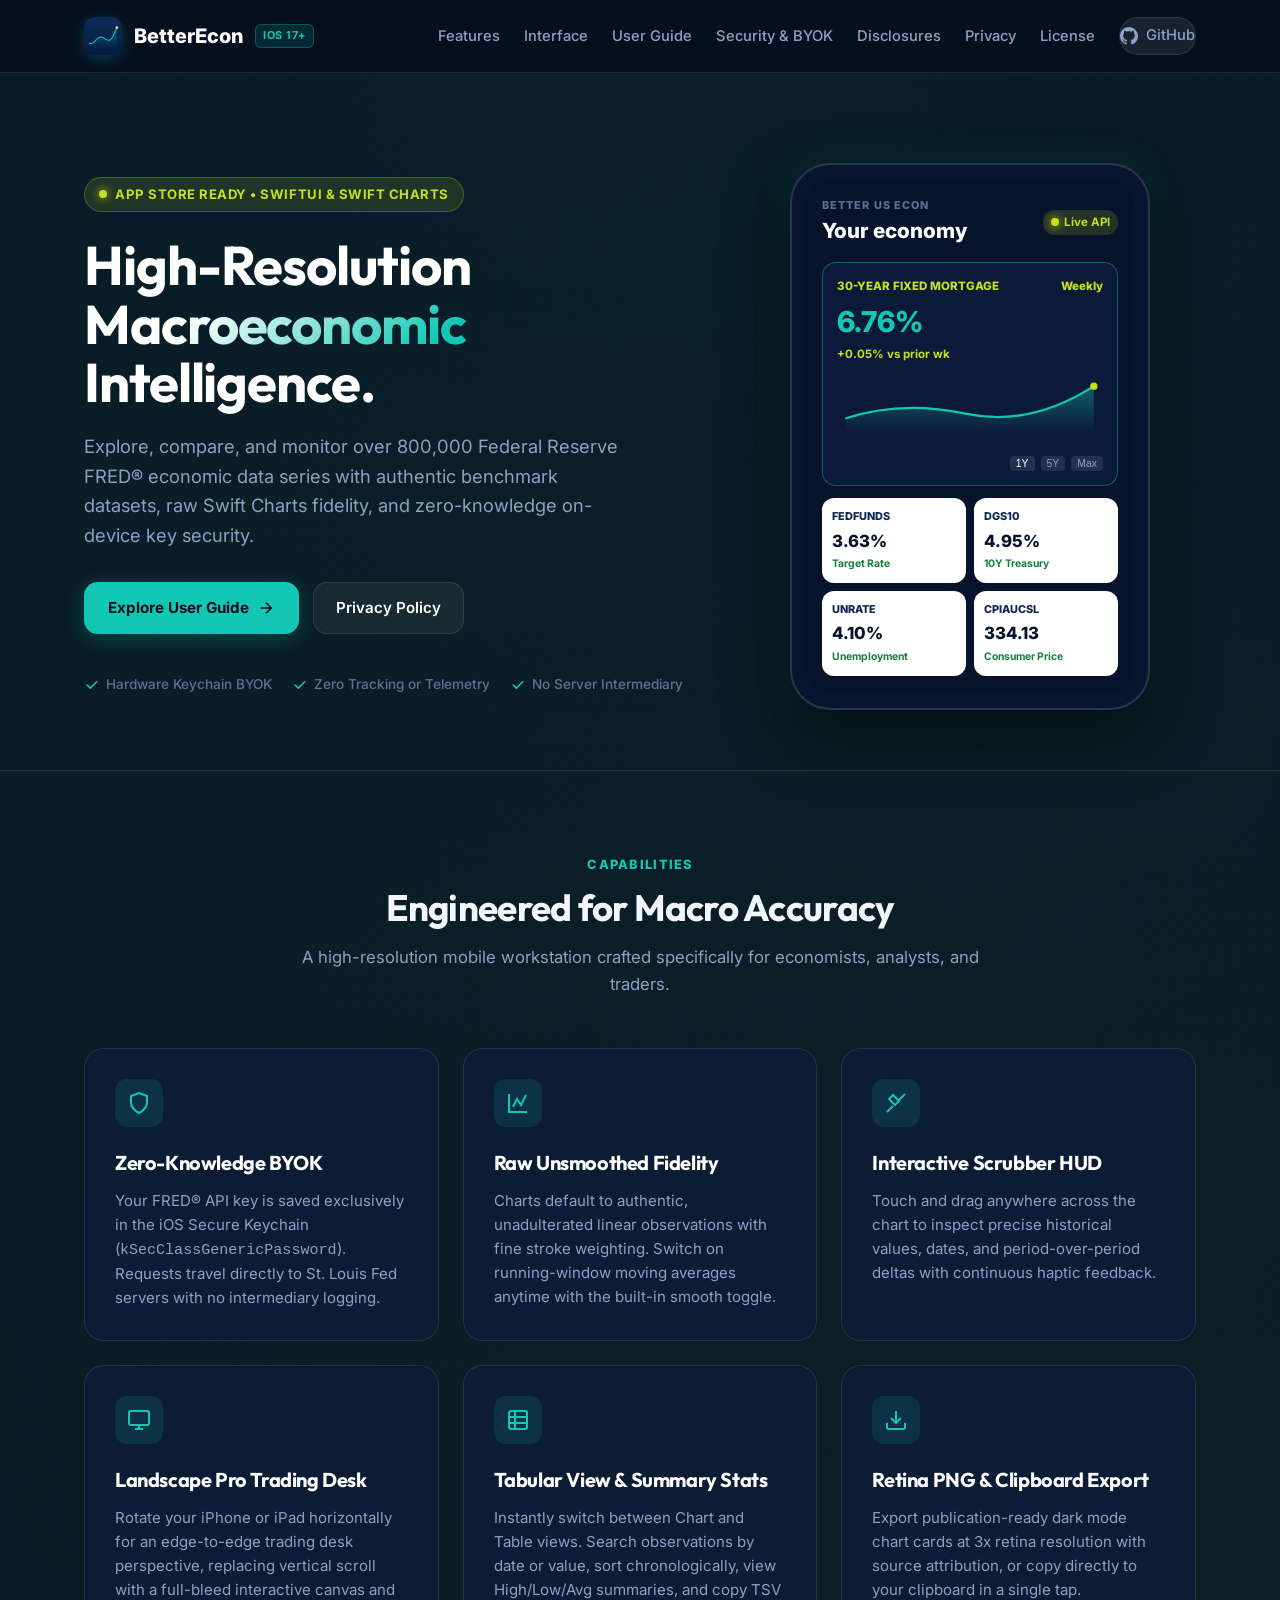
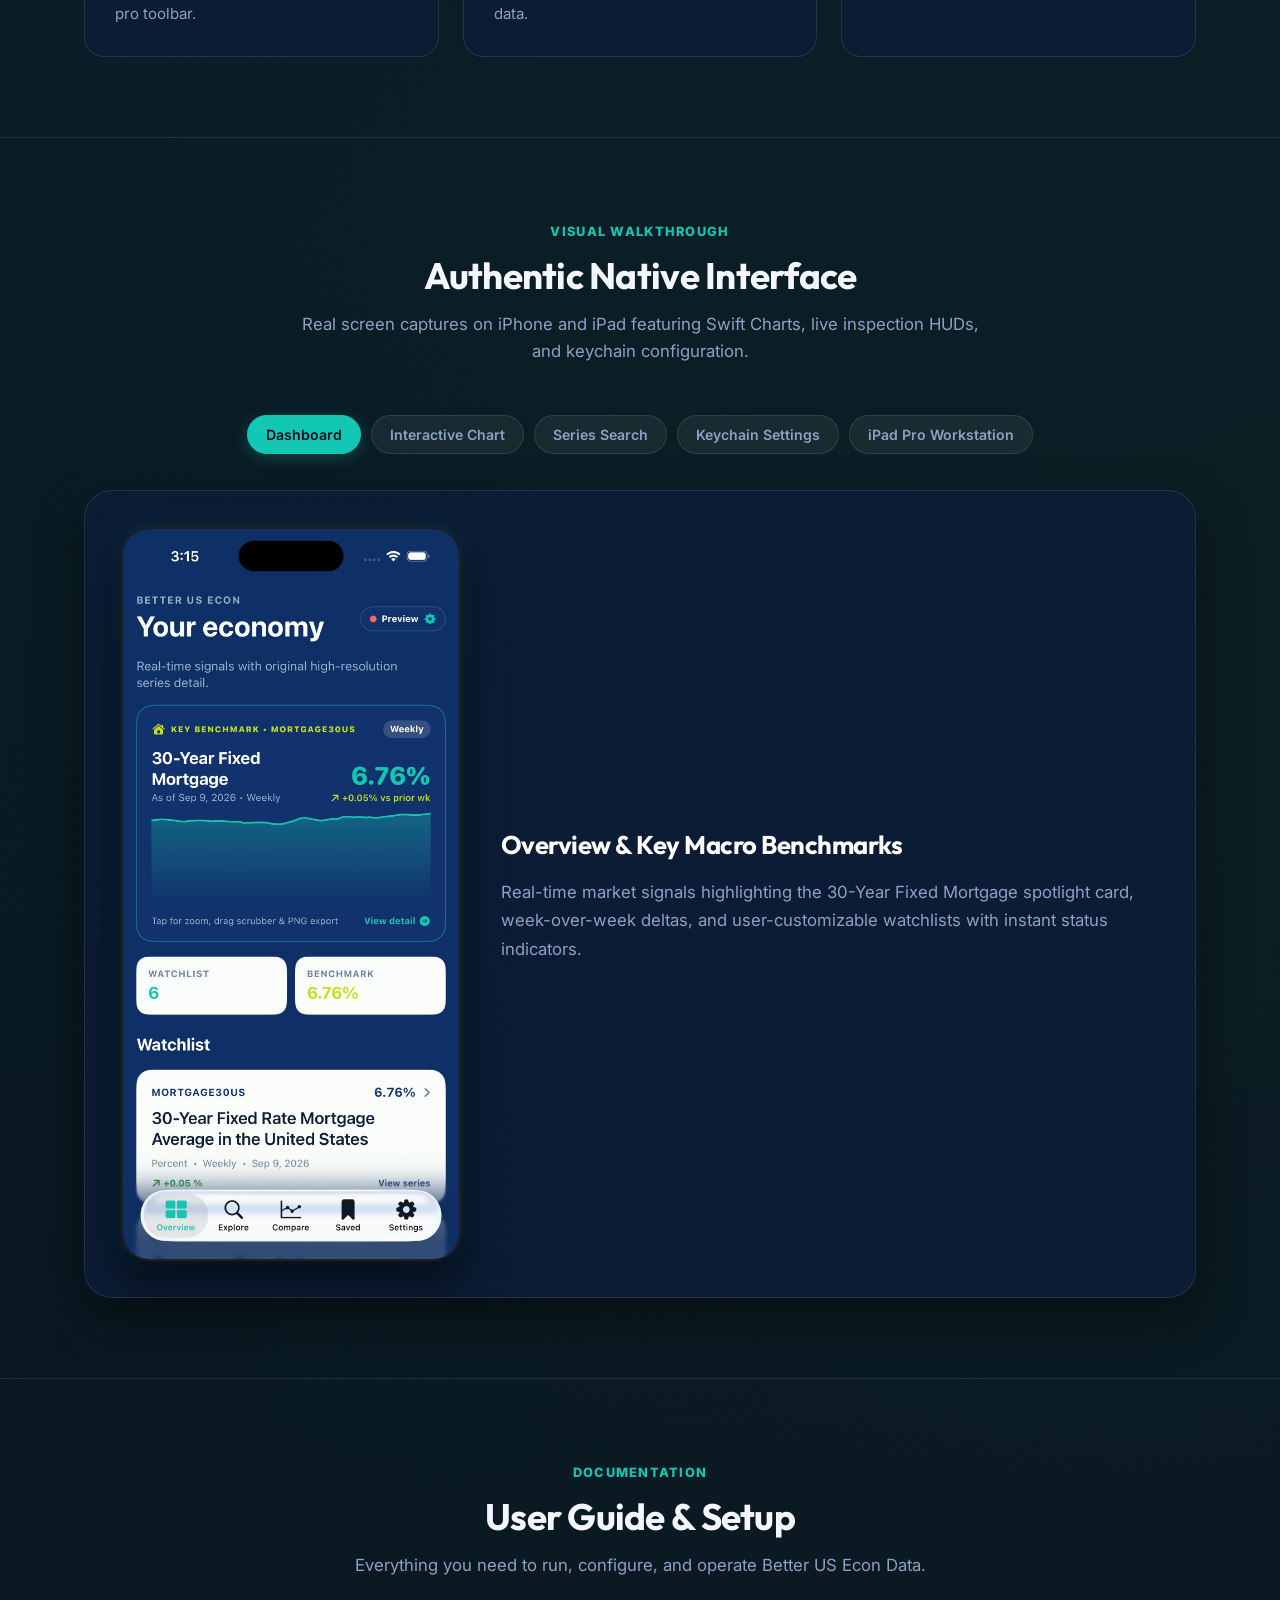
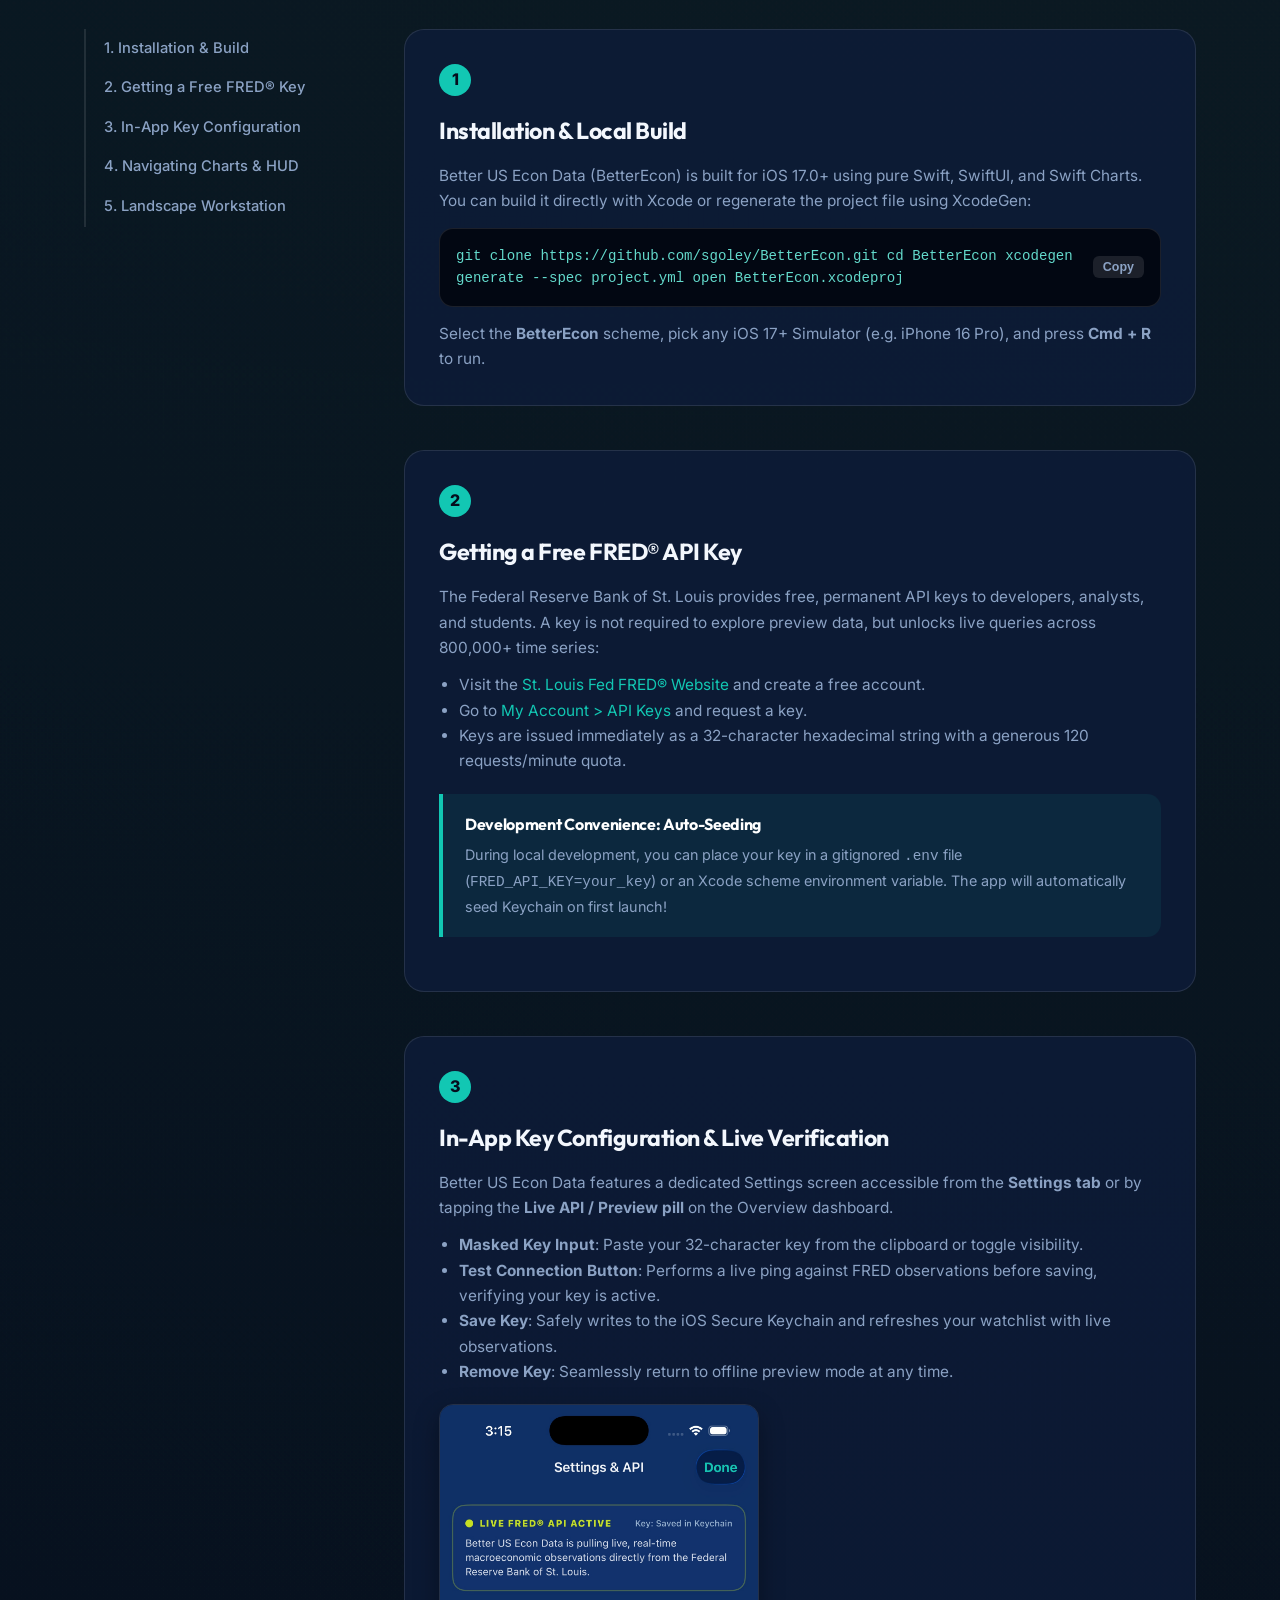
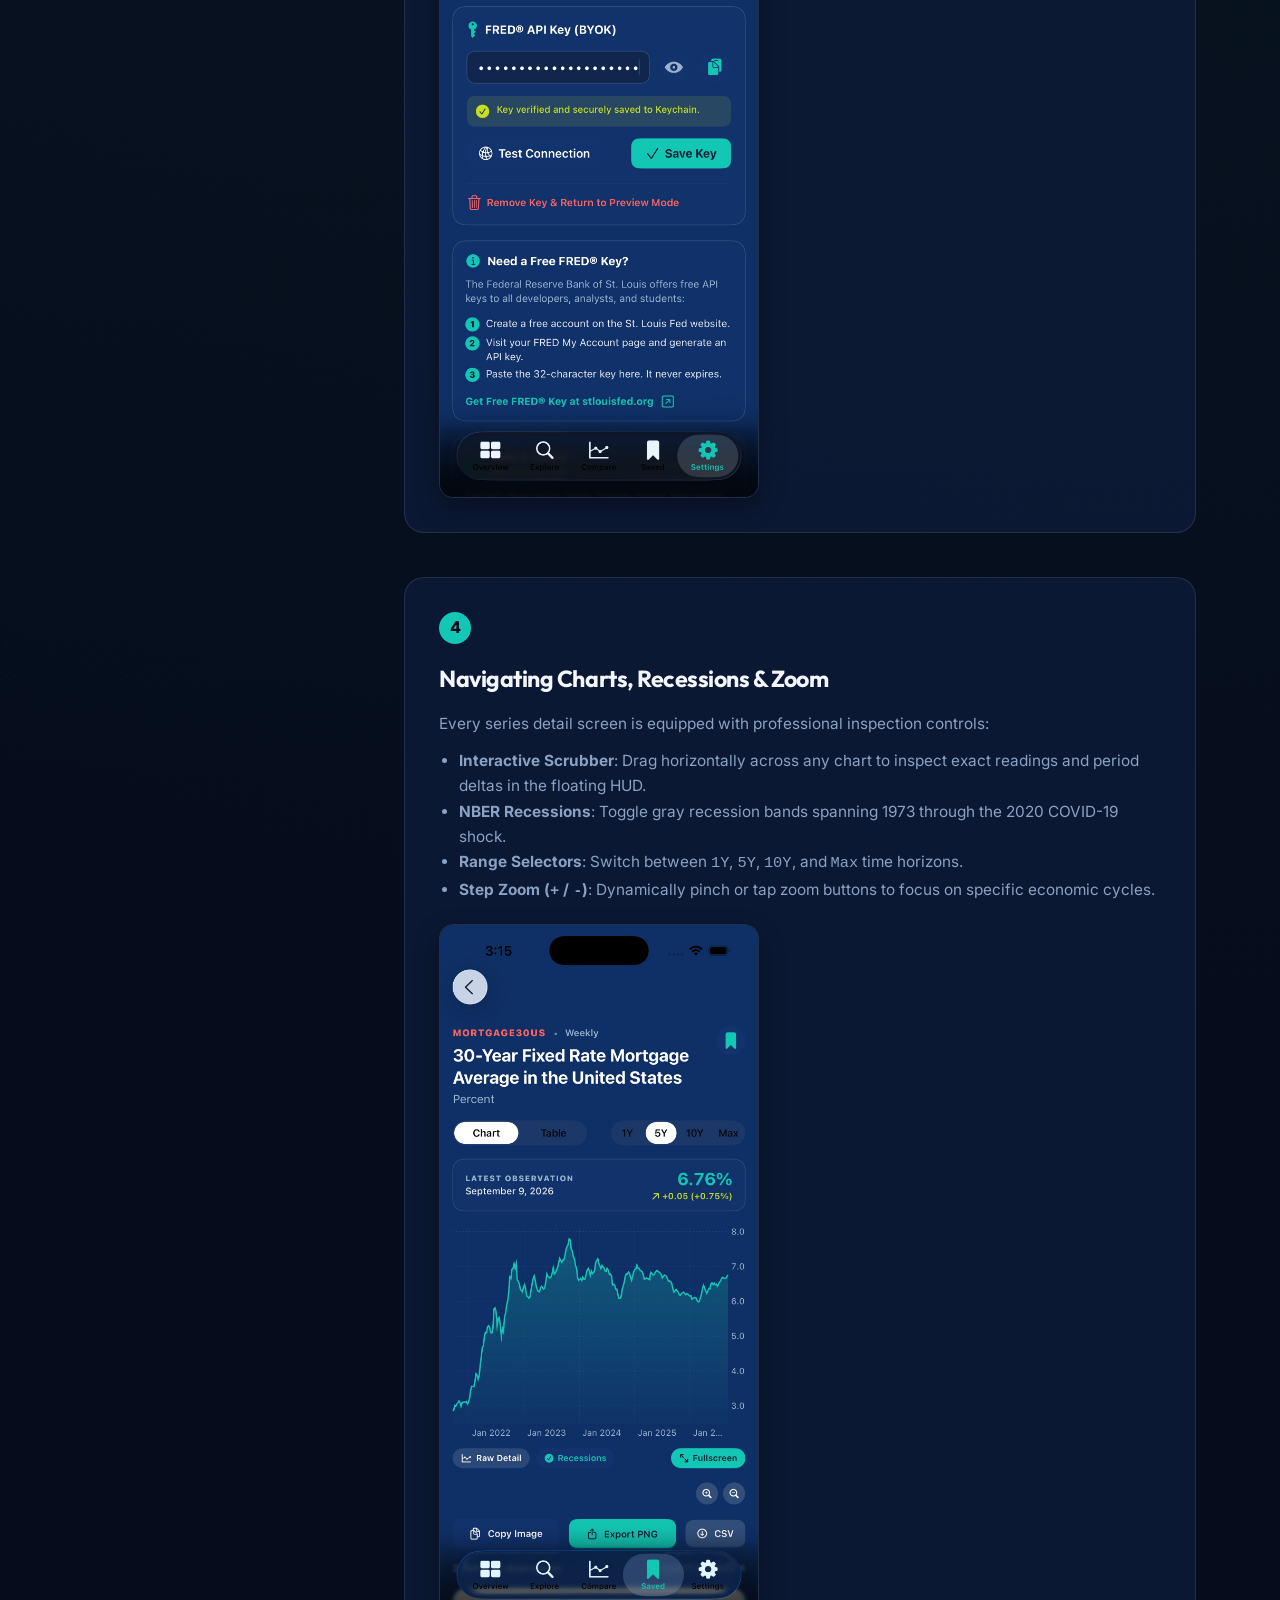
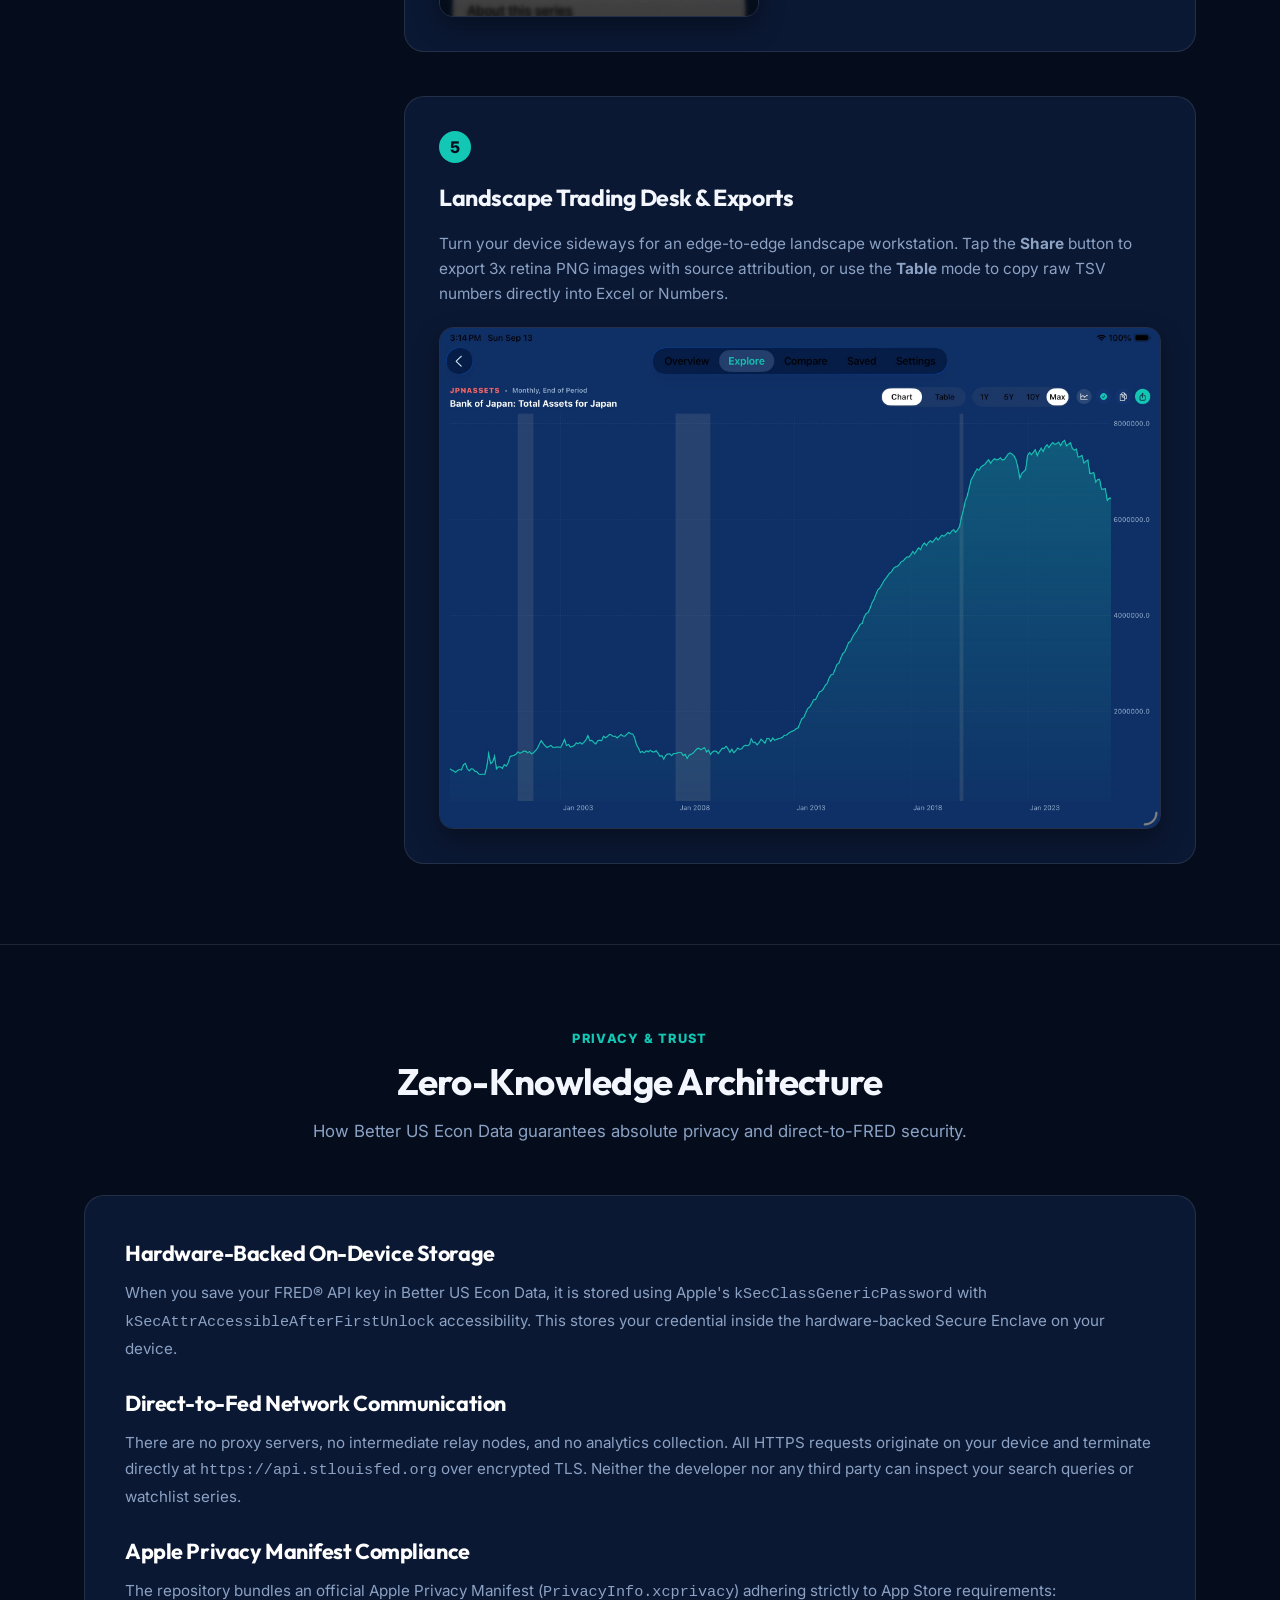
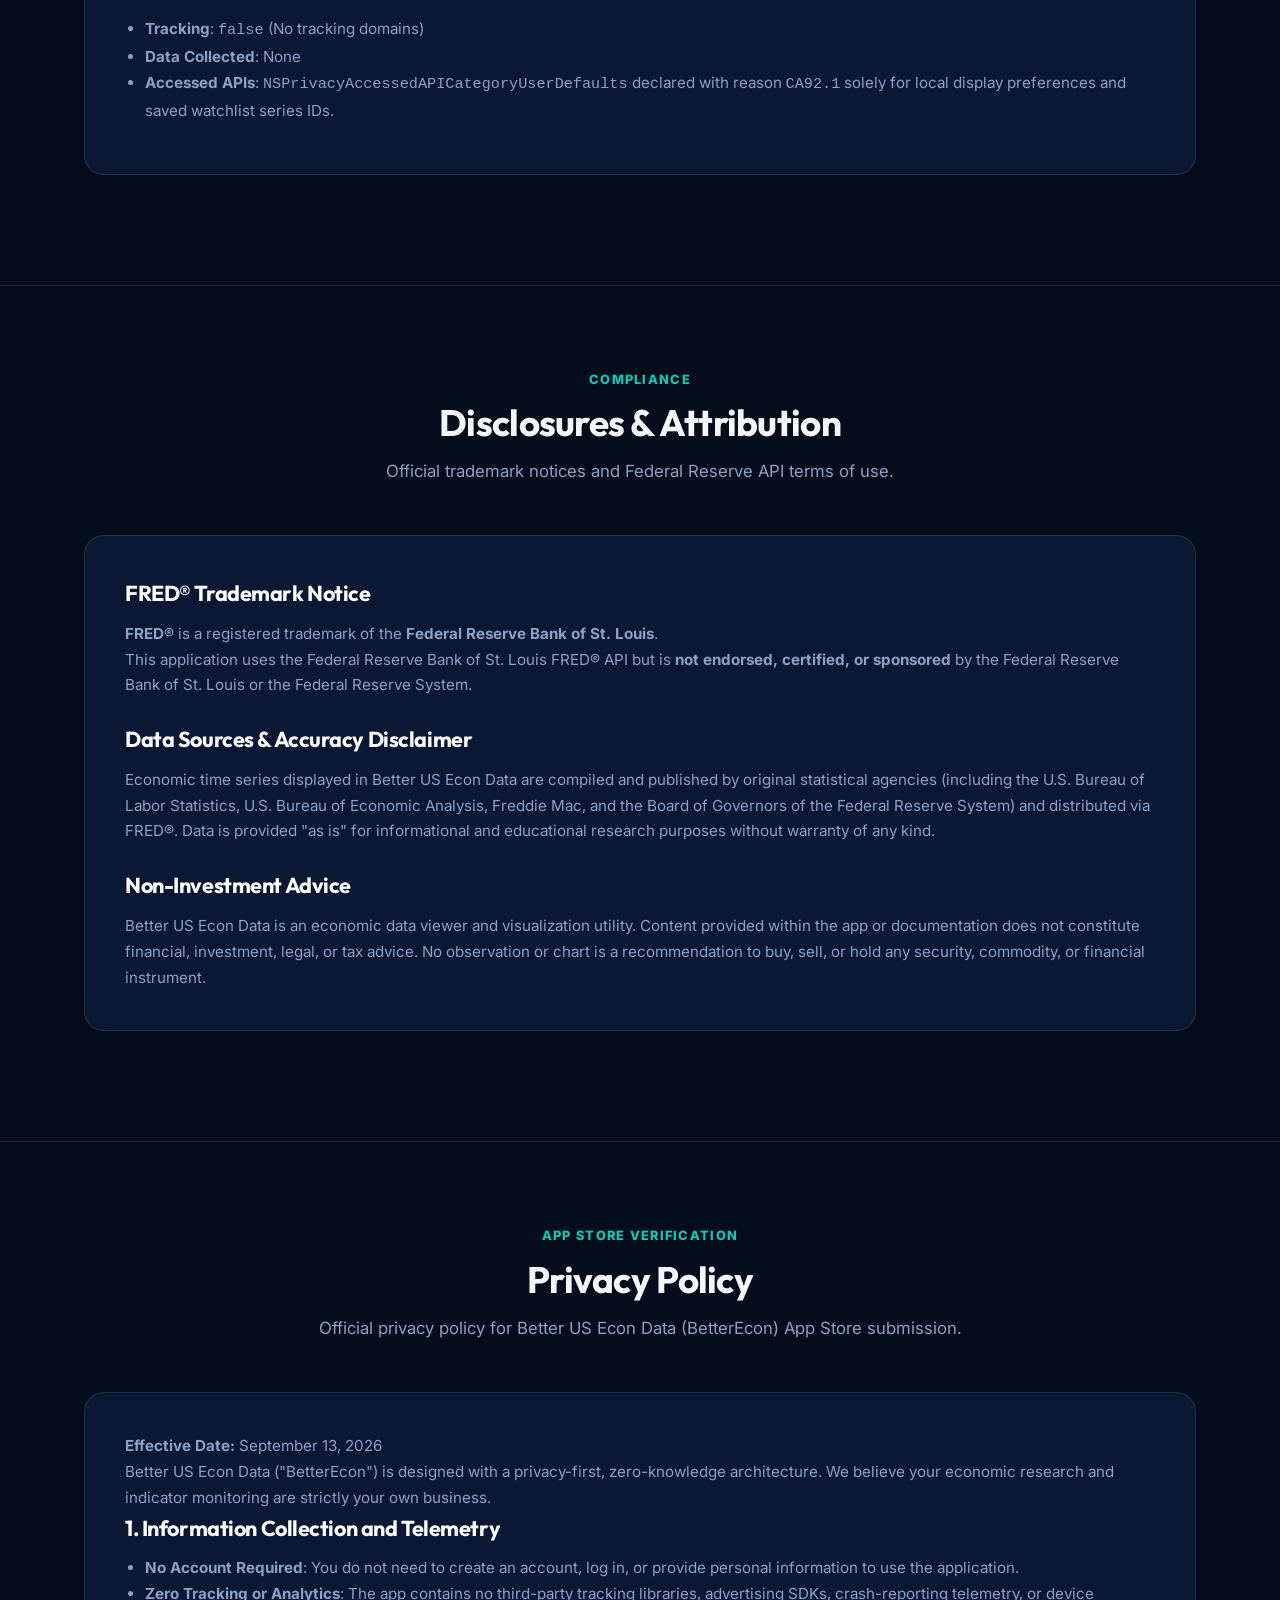
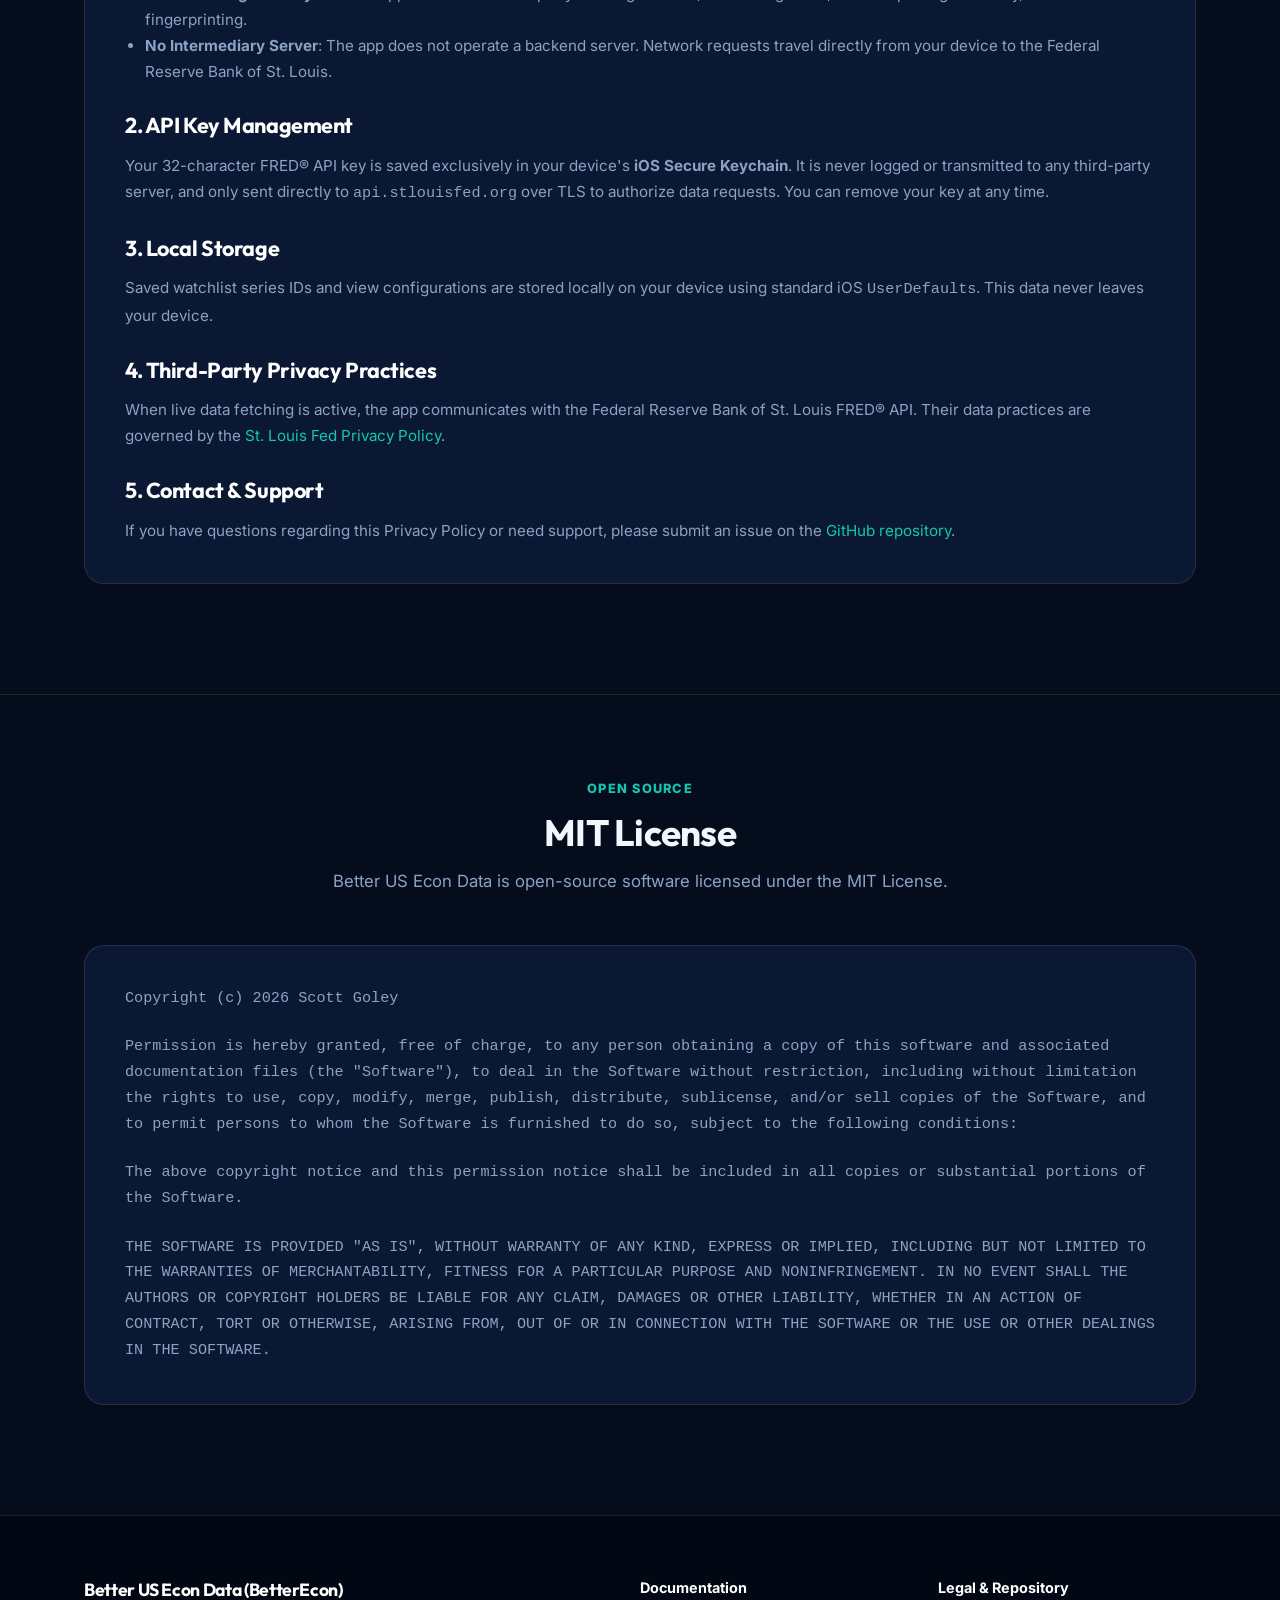
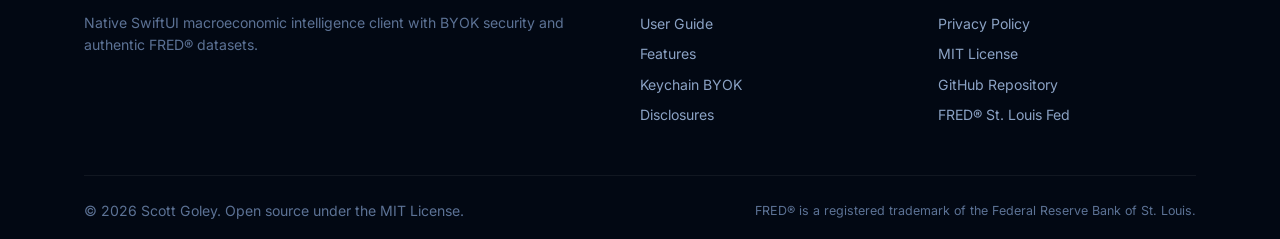
==== commit d0e2783b: "feat(docs): process screenshots for App Store and add visual interface showcase" ====
--- a/docs/index.html
+++ b/docs/index.html
@@ -28,15 +28,22 @@
         <span class="brand-badge">iOS 17+</span>
       </a>
 
-      <nav>
+      <button class="nav-toggle" id="nav-toggle" aria-label="Toggle navigation" aria-expanded="false">
+        <span class="bar"></span>
+        <span class="bar"></span>
+        <span class="bar"></span>
+      </button>
+
+      <nav class="nav-menu" id="nav-menu">
         <ul class="nav-links">
           <li><a href="#features">Features</a></li>
+          <li><a href="#showcase">Interface</a></li>
           <li><a href="#guide">User Guide</a></li>
           <li><a href="#security">Security & BYOK</a></li>
           <li><a href="#disclosures">Disclosures</a></li>
           <li><a href="#privacy">Privacy</a></li>
           <li><a href="#license">License</a></li>
-          <li>
+          <li class="nav-action">
             <a href="https://github.com/sgoley/BetterEcon" target="_blank" rel="noopener" class="github-btn">
               <svg width="18" height="18" viewBox="0 0 24 24" fill="currentColor">
                 <path d="M12 0C5.37 0 0 5.37 0 12c0 5.31 3.435 9.795 8.205 11.385.6.105.825-.255.825-.57 0-.285-.015-1.23-.015-2.235-3.015.555-3.795-.735-4.035-1.41-.135-.345-.72-1.41-1.23-1.695-.42-.225-1.02-.78-.015-.795.945-.015 1.62.87 1.845 1.23 1.08 1.815 2.805 1.305 3.495.99.105-.78.42-1.305.765-1.605-2.67-.3-5.46-1.335-5.46-5.925 0-1.305.465-2.385 1.23-3.225-.12-.3-.54-1.53.12-3.18 0 0 1.005-.315 3.3 1.23.96-.27 1.98-.405 3-.405s2.04.135 3 .405c2.295-1.56 3.3-1.23 3.3-1.23.66 1.65.24 2.88.12 3.18.765.84 1.23 1.905 1.23 3.225 0 4.605-2.805 5.625-5.475 5.925.435.375.81 1.095.81 2.22 0 1.605-.015 2.895-.015 3.3 0 .315.225.69.825.57A12.02 12.02 0 0024 12c0-6.63-5.37-12-12-12z"/>
@@ -222,6 +229,89 @@
     </div>
   </section>
 
+  <!-- Interface Showcase Gallery -->
+  <section class="section" id="showcase">
+    <div class="container">
+      <div class="section-header">
+        <span class="section-tag">Visual Walkthrough</span>
+        <h2 class="section-title">Authentic Native Interface</h2>
+        <p class="section-subtitle">Real screen captures on iPhone and iPad featuring Swift Charts, live inspection HUDs, and keychain configuration.</p>
+      </div>
+
+      <!-- Screenshot Tabs -->
+      <div class="showcase-tabs">
+        <button class="showcase-tab active" data-target="shot-dashboard">Dashboard</button>
+        <button class="showcase-tab" data-target="shot-chart">Interactive Chart</button>
+        <button class="showcase-tab" data-target="shot-explore">Series Search</button>
+        <button class="showcase-tab" data-target="shot-settings">Keychain Settings</button>
+        <button class="showcase-tab" data-target="shot-ipad">iPad Pro Workstation</button>
+      </div>
+
+      <!-- Screenshot Display -->
+      <div class="showcase-display">
+        <div class="showcase-item active" id="shot-dashboard">
+          <div class="showcase-card">
+            <div class="showcase-img-wrap iphone-frame">
+              <img src="assets/screenshots/screen-dashboard.jpg" alt="Overview Dashboard Screenshot" loading="lazy">
+            </div>
+            <div class="showcase-caption">
+              <h4>Overview & Key Macro Benchmarks</h4>
+              <p>Real-time market signals highlighting the 30-Year Fixed Mortgage spotlight card, week-over-week deltas, and user-customizable watchlists with instant status indicators.</p>
+            </div>
+          </div>
+        </div>
+
+        <div class="showcase-item" id="shot-chart">
+          <div class="showcase-card">
+            <div class="showcase-img-wrap iphone-frame">
+              <img src="assets/screenshots/screen-chart.jpg" alt="Swift Charts Detail Screenshot" loading="lazy">
+            </div>
+            <div class="showcase-caption">
+              <h4>High-Fidelity Swift Charts & Scrubber</h4>
+              <p>Interactive touch-and-drag scrubber HUD, NBER official recession shading bands, 1Y–Max timeframe presets, smooth/raw observation toggling, and 1-tap retina image exports.</p>
+            </div>
+          </div>
+        </div>
+
+        <div class="showcase-item" id="shot-explore">
+          <div class="showcase-card">
+            <div class="showcase-img-wrap iphone-frame">
+              <img src="assets/screenshots/screen-explore.jpg" alt="Explore Series Search Screenshot" loading="lazy">
+            </div>
+            <div class="showcase-caption">
+              <h4>Comprehensive Series Search</h4>
+              <p>Instant symbol and keyword querying across hundreds of thousands of Federal Reserve series, from CPI inflation and Fed Funds to GDP and Treasury yields.</p>
+            </div>
+          </div>
+        </div>
+
+        <div class="showcase-item" id="shot-settings">
+          <div class="showcase-card">
+            <div class="showcase-img-wrap iphone-frame">
+              <img src="assets/screenshots/screen-settings.jpg" alt="Keychain BYOK Settings Screenshot" loading="lazy">
+            </div>
+            <div class="showcase-caption">
+              <h4>Zero-Knowledge Keychain BYOK</h4>
+              <p>Direct hardware-backed Secure Enclave storage for your personal FRED® API key. Includes live connection ping testing and immediate fallback to preview mode.</p>
+            </div>
+          </div>
+        </div>
+
+        <div class="showcase-item" id="shot-ipad">
+          <div class="showcase-card ipad-layout">
+            <div class="showcase-img-wrap ipad-frame">
+              <img src="assets/screenshots/screen-ipad-chart.jpg" alt="iPad Pro Landscape Workstation Screenshot" loading="lazy">
+            </div>
+            <div class="showcase-caption">
+              <h4>Landscape Pro Trading Desk</h4>
+              <p>Optimized widescreen perspective taking full advantage of iPad and iPhone horizontal orientations for high-density multi-decade economic cycle analysis.</p>
+            </div>
+          </div>
+        </div>
+      </div>
+    </div>
+  </section>
+
   <!-- User Guide Section -->
   <section class="section" id="guide">
     <div class="container">
@@ -290,6 +380,10 @@
               <li><strong>Save Key</strong>: Safely writes to the iOS Secure Keychain and refreshes your watchlist with live observations.</li>
               <li><strong>Remove Key</strong>: Seamlessly return to offline preview mode at any time.</li>
             </ul>
+
+            <div class="guide-screenshot-preview">
+              <img src="assets/screenshots/screen-settings.jpg" alt="In-App Settings Screen Preview" loading="lazy">
+            </div>
           </div>
 
           <!-- Step 4 -->
@@ -304,6 +398,10 @@
               <li><strong>Range Selectors</strong>: Switch between <code>1Y</code>, <code>5Y</code>, <code>10Y</code>, and <code>Max</code> time horizons.</li>
               <li><strong>Step Zoom (<code>+</code> / <code>-</code>)</strong>: Dynamically pinch or tap zoom buttons to focus on specific economic cycles.</li>
             </ul>
+
+            <div class="guide-screenshot-preview">
+              <img src="assets/screenshots/screen-chart.jpg" alt="Chart Inspection Preview" loading="lazy">
+            </div>
           </div>
 
           <!-- Step 5 -->
@@ -311,6 +409,10 @@
             <div class="step-badge">5</div>
             <h3>Landscape Trading Desk & Exports</h3>
             <p>Turn your device sideways for an edge-to-edge landscape workstation. Tap the <strong>Share</strong> button to export 3x retina PNG images with source attribution, or use the <strong>Table</strong> mode to copy raw TSV numbers directly into Excel or Numbers.</p>
+
+            <div class="guide-screenshot-preview ipad-preview">
+              <img src="assets/screenshots/screen-ipad-chart.jpg" alt="Landscape Trading Desk Preview" loading="lazy">
+            </div>
           </div>
         </main>
       </div>
--- a/docs/style.css
+++ b/docs/style.css
@@ -116,6 +116,29 @@
   letter-spacing: 0.05em;
 }
 
+.nav-toggle {
+  display: none;
+  background: transparent;
+  border: 1px solid var(--card-border);
+  border-radius: var(--radius-sm);
+  width: 42px;
+  height: 42px;
+  padding: 10px 8px;
+  cursor: pointer;
+  flex-direction: column;
+  justify-content: space-between;
+  align-items: center;
+  transition: var(--transition);
+}
+
+.nav-toggle .bar {
+  width: 100%;
+  height: 2px;
+  background: var(--text-main);
+  border-radius: 2px;
+  transition: transform 0.25s cubic-bezier(0.16, 1, 0.3, 1), opacity 0.2s ease;
+}
+
 .nav-links {
   display: flex;
   align-items: center;
@@ -477,6 +500,129 @@
   color: var(--text-muted);
   font-size: 0.94rem;
   line-height: 1.6;
+}
+
+/* Showcase Gallery */
+.showcase-tabs {
+  display: flex;
+  justify-content: center;
+  gap: 10px;
+  margin-bottom: 36px;
+  flex-wrap: wrap;
+}
+
+.showcase-tab {
+  background: rgba(255, 255, 255, 0.06);
+  border: 1px solid var(--card-border);
+  color: var(--text-muted);
+  font-family: 'Inter', sans-serif;
+  font-size: 0.88rem;
+  font-weight: 600;
+  padding: 10px 18px;
+  border-radius: 30px;
+  cursor: pointer;
+  transition: var(--transition);
+}
+
+.showcase-tab:hover {
+  color: #fff;
+  border-color: rgba(255, 255, 255, 0.25);
+}
+
+.showcase-tab.active {
+  background: var(--cyan);
+  color: var(--bg-deep);
+  border-color: var(--cyan);
+  box-shadow: 0 4px 16px var(--cyan-glow);
+}
+
+.showcase-display {
+  position: relative;
+  min-height: 480px;
+}
+
+.showcase-item {
+  display: none;
+  animation: fadeIn 0.35s ease;
+}
+
+.showcase-item.active {
+  display: block;
+}
+
+@keyframes fadeIn {
+  from { opacity: 0; transform: translateY(8px); }
+  to { opacity: 1; transform: translateY(0); }
+}
+
+.showcase-card {
+  background: var(--card-bg);
+  border: 1px solid var(--card-border);
+  border-radius: var(--radius-xl);
+  padding: 36px;
+  display: grid;
+  grid-template-columns: 340px 1fr;
+  gap: 40px;
+  align-items: center;
+  box-shadow: 0 20px 50px rgba(0, 0, 0, 0.4);
+}
+
+.showcase-card.ipad-layout {
+  grid-template-columns: 1fr;
+  text-align: center;
+}
+
+.showcase-img-wrap {
+  border-radius: 28px;
+  overflow: hidden;
+  box-shadow: 0 20px 40px rgba(0, 0, 0, 0.6), 0 0 20px rgba(18, 199, 179, 0.15);
+  border: 2px solid rgba(255, 255, 255, 0.12);
+  background: #000;
+  display: flex;
+}
+
+.showcase-img-wrap img {
+  width: 100%;
+  height: auto;
+  display: block;
+}
+
+.showcase-card.ipad-layout .showcase-img-wrap {
+  max-width: 820px;
+  margin: 0 auto 20px;
+  border-radius: 18px;
+}
+
+.showcase-caption h4 {
+  font-size: 1.6rem;
+  color: #fff;
+  margin-bottom: 12px;
+}
+
+.showcase-caption p {
+  color: var(--text-muted);
+  font-size: 1.05rem;
+  line-height: 1.7;
+}
+
+/* In-guide screenshots */
+.guide-screenshot-preview {
+  margin-top: 20px;
+  border-radius: var(--radius-md);
+  overflow: hidden;
+  border: 1px solid var(--card-border);
+  box-shadow: 0 10px 24px rgba(0, 0, 0, 0.35);
+  max-width: 320px;
+}
+
+.guide-screenshot-preview.ipad-preview {
+  max-width: 100%;
+}
+
+.guide-screenshot-preview img {
+  width: 100%;
+  height: auto;
+  display: block;
 }
 
 /* User Guide Steps */
@@ -699,29 +845,290 @@
 
 /* Responsive */
 @media (max-width: 960px) {
+  .nav-toggle {
+    display: flex;
+  }
+
+  .nav-menu {
+    position: fixed;
+    top: 72px;
+    left: 0;
+    right: 0;
+    width: 100%;
+    max-height: 0;
+    overflow: hidden;
+    background: rgba(5, 13, 29, 0.98);
+    backdrop-filter: blur(24px);
+    -webkit-backdrop-filter: blur(24px);
+    border-bottom: 1px solid var(--card-border);
+    box-shadow: 0 20px 40px rgba(0, 0, 0, 0.7);
+    transition: max-height 0.35s cubic-bezier(0.16, 1, 0.3, 1), opacity 0.25s ease;
+    opacity: 0;
+    pointer-events: none;
+    z-index: 999;
+  }
+
+  .nav-menu.open {
+    max-height: calc(100vh - 72px);
+    overflow-y: auto;
+    opacity: 1;
+    pointer-events: auto;
+  }
+
+  .nav-links {
+    flex-direction: column;
+    align-items: stretch;
+    gap: 0;
+    padding: 16px 20px 24px;
+    width: 100%;
+  }
+
+  .nav-links li {
+    border-bottom: 1px solid rgba(255, 255, 255, 0.06);
+  }
+
+  .nav-links li:last-child {
+    border-bottom: none;
+    padding-top: 14px;
+  }
+
+  .nav-links a {
+    display: block;
+    padding: 13px 4px;
+    font-size: 1.05rem;
+    font-weight: 600;
+    color: var(--text-main);
+  }
+
+  .nav-links a:hover {
+    color: var(--cyan);
+    padding-left: 8px;
+  }
+
+  .nav-toggle.open .bar:nth-child(1) {
+    transform: translateY(7.5px) rotate(45deg);
+  }
+
+  .nav-toggle.open .bar:nth-child(2) {
+    opacity: 0;
+    transform: scaleX(0);
+  }
+
+  .nav-toggle.open .bar:nth-child(3) {
+    transform: translateY(-7.5px) rotate(-45deg);
+  }
+
+  .nav-action .github-btn {
+    width: 100%;
+    justify-content: center;
+    padding: 13px;
+    font-size: 0.95rem;
+  }
+
+  /* Hero adjustments */
+  .hero {
+    padding: 50px 0 36px;
+  }
+
   .hero-grid {
     grid-template-columns: 1fr;
     text-align: center;
-  }
+    gap: 36px;
+  }
+
+  .hero h1 {
+    font-size: clamp(2.2rem, 7.5vw, 3rem);
+    line-height: 1.12;
+  }
+
   .hero-desc {
-    margin: 0 auto 32px;
-  }
+    margin: 0 auto 28px;
+    font-size: 1.05rem;
+    max-width: 100%;
+  }
+
   .hero-cta-group {
     justify-content: center;
-  }
+    gap: 12px;
+    margin-bottom: 28px;
+  }
+
   .hero-badges {
     justify-content: center;
-  }
+    flex-wrap: wrap;
+    gap: 14px;
+  }
+
+  .device-mockup {
+    max-width: 360px;
+    width: 100%;
+    margin: 0 auto;
+  }
+
+  /* Layout and cards */
+  .section {
+    padding: 60px 0;
+  }
+
+  .section-title {
+    font-size: clamp(1.8rem, 6vw, 2.3rem);
+  }
+
+  /* Showcase mobile */
+  .showcase-tabs {
+    justify-content: flex-start;
+    overflow-x: auto;
+    flex-wrap: nowrap;
+    padding-bottom: 8px;
+    -webkit-overflow-scrolling: touch;
+  }
+
+  .showcase-tab {
+    flex-shrink: 0;
+  }
+
+  .showcase-card {
+    grid-template-columns: 1fr;
+    padding: 24px 16px;
+    text-align: center;
+    gap: 24px;
+  }
+
+  .showcase-img-wrap {
+    max-width: 300px;
+    margin: 0 auto;
+  }
+
+  .showcase-card.ipad-layout .showcase-img-wrap {
+    max-width: 100%;
+  }
+
+  .guide-screenshot-preview {
+    max-width: 100%;
+  }
+
   .feature-grid {
     grid-template-columns: 1fr;
-  }
+    gap: 16px;
+  }
+
   .guide-layout {
     grid-template-columns: 1fr;
   }
+
   .guide-sidebar {
     display: none;
   }
+
+  .guide-step-card {
+    padding: 24px 18px;
+  }
+
+  .code-block {
+    flex-direction: column;
+    align-items: stretch;
+    gap: 12px;
+    padding: 14px;
+  }
+
+  .code-block code {
+    white-space: pre-wrap;
+    word-break: break-all;
+    font-size: 0.82rem;
+    line-height: 1.5;
+  }
+
+  .copy-btn {
+    align-self: flex-end;
+    padding: 6px 14px;
+  }
+
+  .legal-box {
+    padding: 26px 18px;
+  }
+
   .footer-grid {
     grid-template-columns: 1fr;
-  }
-}
+    gap: 30px;
+  }
+}
+
+@media (max-width: 480px) {
+  .container {
+    padding: 0 16px;
+  }
+
+  .nav-wrapper {
+    height: 64px;
+  }
+
+  .nav-menu {
+    top: 64px;
+  }
+
+  .nav-brand {
+    font-size: 1.12rem;
+    gap: 8px;
+  }
+
+  .brand-icon {
+    width: 32px;
+    height: 32px;
+  }
+
+  .brand-badge {
+    display: none;
+  }
+
+  .hero-cta-group {
+    flex-direction: column;
+    width: 100%;
+    max-width: 320px;
+    margin: 0 auto 28px;
+  }
+
+  .hero-cta-group .btn-primary,
+  .hero-cta-group .btn-secondary {
+    width: 100%;
+    justify-content: center;
+  }
+
+  .hero-badges {
+    flex-direction: column;
+    align-items: center;
+    gap: 8px;
+  }
+
+  .device-mockup {
+    padding: 10px;
+    border-radius: 28px;
+  }
+
+  .device-screen {
+    padding: 14px 10px;
+    border-radius: 20px;
+  }
+
+  .mockup-card-grid {
+    grid-template-columns: 1fr;
+    gap: 8px;
+  }
+
+  .spotlight-value {
+    font-size: 1.5rem;
+  }
+
+  .guide-step-card {
+    padding: 20px 14px;
+  }
+
+  .legal-box {
+    padding: 20px 14px;
+  }
+
+  .footer-bottom {
+    flex-direction: column;
+    align-items: flex-start;
+    gap: 8px;
+  }
+}
